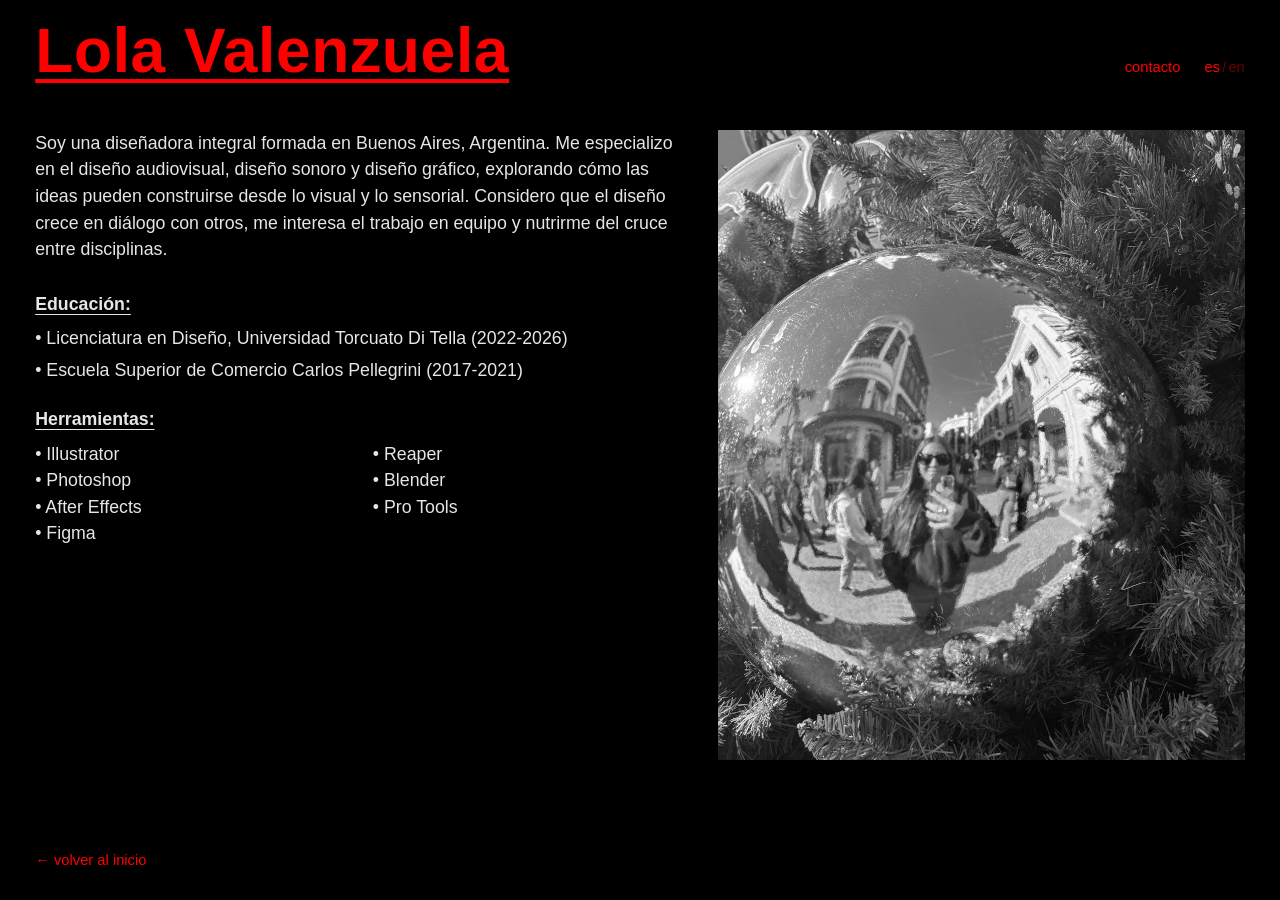
==== about.html @ 9b3c05f5 "Portfolio de Lola Valenzuela: home, about, páginas de proyecto, i18n es/en, panel de contacto y tran" ====
<!DOCTYPE html>
<html lang="es">
<head>
  <meta charset="UTF-8">
  <meta name="viewport" content="width=device-width, initial-scale=1">
  <title>Lola Valenzuela — Sobre mí</title>
  <meta name="description" content="Diseñadora integral formada en Buenos Aires, Argentina. Diseño audiovisual, sonoro y gráfico." data-i18n="meta.about.descripcion">

  <meta property="og:type" content="profile">
  <meta property="og:title" content="Lola Valenzuela — Sobre mí">
  <meta property="og:description" content="Diseñadora integral formada en Buenos Aires, Argentina. Diseño audiovisual, sonoro y gráfico.">
  <meta property="og:image" content="assets/img/about-foto.jpg">
  <meta name="twitter:card" content="summary_large_image">
  <meta name="twitter:title" content="Lola Valenzuela — Sobre mí">
  <meta name="twitter:description" content="Diseñadora integral formada en Buenos Aires, Argentina. Diseño audiovisual, sonoro y gráfico.">

  <link rel="icon" href="favicon.svg" type="image/svg+xml">

  <link rel="stylesheet" href="css/base.css">
  <link rel="stylesheet" href="css/layout.css">
  <link rel="stylesheet" href="css/animaciones.css">

  <script>
    try {
      if (sessionStorage.getItem("flip-pendiente")) {
        document.documentElement.classList.add("js-flip-pendiente");
      }
    } catch (e) {}
  </script>
</head>
<body data-pagina="about" data-titulo-i18n="meta.about.titulo">
  <header class="header">
    <a href="about.html" class="header__nombre" aria-current="page">Lola Valenzuela</a>
    <nav class="header__nav" aria-label="Navegación principal">
      <button type="button" class="header__contacto" data-abrir-contacto data-i18n="nav.contacto">contacto</button>
      <div class="toggle-idioma" role="group" aria-label="Cambiar idioma">
        <button type="button" class="toggle-idioma__opcion" data-idioma-boton="es" aria-current="true">es</button>
        <span class="toggle-idioma__separador" aria-hidden="true">/</span>
        <button type="button" class="toggle-idioma__opcion" data-idioma-boton="en">en</button>
      </div>
    </nav>
  </header>

  <main class="js-fade-idioma">
    <h1 class="solo-lectores" data-i18n="meta.about.titulo">Lola Valenzuela — Sobre mí</h1>
    <article class="about">
      <div class="about__contenido">
        <!-- Columna de texto. El REEMPLAZAR-FOTO va abajo. -->
        <div>
          <p class="about__presentacion" data-i18n="about.presentacion">
            Soy una diseñadora integral formada en Buenos Aires, Argentina. Me especializo en el
            diseño audiovisual, diseño sonoro y diseño gráfico, explorando cómo las ideas pueden
            construirse desde lo visual y lo sensorial. Considero que el diseño crece en diálogo
            con otros, me interesa el trabajo en equipo y nutrirme del cruce entre disciplinas.
          </p>

          <section class="about__seccion">
            <span class="about__seccion-titulo subtitulo-subrayado" data-i18n="about.educacionTitulo">Educación:</span>
            <ul class="about__lista" data-lista="educacion"></ul>
          </section>

          <section class="about__seccion">
            <span class="about__seccion-titulo subtitulo-subrayado" data-i18n="about.herramientasTitulo">Herramientas:</span>
            <ul class="about__lista about__herramientas" data-lista="herramientas"></ul>
          </section>
        </div>

        <!-- REEMPLAZAR: cuando tengas la foto final, pisá
             assets/img/about-foto.jpg (ya está la que mandaste) -->
        <img class="about__foto" data-about-foto src="assets/img/about-foto.jpg" alt="Retrato de Lola Valenzuela">
      </div>

      <a class="about__volver" href="index.html">← <span data-i18n="nav.volver">volver al inicio</span></a>
    </article>
  </main>

  <div class="overlay-contacto" data-overlay-contacto hidden>
    <button type="button" class="overlay-contacto__cerrar" data-cerrar-contacto aria-label="Cerrar" data-i18n-attr="aria-label:nav.cerrar">×</button>
    <div class="overlay-contacto__panel" role="dialog" aria-modal="true" aria-labelledby="contacto-titulo">
      <h2 id="contacto-titulo" class="overlay-contacto__titulo" data-i18n="contacto.titulo">contacto</h2>
      <ul class="overlay-contacto__lista" data-contacto-lista></ul>
    </div>
  </div>

  <script type="module" src="js/main.js"></script>
</body>
</html>
---- css/base.css ----
/* =========================================================
   BASE.CSS — reset, variables globales y tipografía
   ========================================================= */

/* -- Reset mínimo -- */
*,
*::before,
*::after {
  box-sizing: border-box;
  margin: 0;
  padding: 0;
}

html {
  -webkit-text-size-adjust: 100%;
}

img,
video {
  display: block;
  max-width: 100%;
}

a {
  color: inherit;
  text-decoration: none;
}

button {
  font: inherit;
  color: inherit;
  background: none;
  border: none;
  cursor: pointer;
}

ul {
  list-style: none;
}

/* -- Variables globales --
   Para cambiar la paleta o la tipografía de todo el sitio, tocá solo esto. */
:root {
  /* Colores */
  --negro: #000000;
  --rojo: #ff0000;
  --blanco: #ffffff;
  --gris-texto: #e6e6e6;
  --gris-placeholder: #d9d9d9;
  --gris-tenue: #8a8a8a;

  /* Tipografía: fallback a fuentes del sistema. Si sumás una tipografía
     propia, agregá el @font-face al final de este archivo y sumala acá. */
  --fuente: "Helvetica Neue", "Inter", -apple-system, BlinkMacSystemFont,
    "Segoe UI", Roboto, Arial, sans-serif;

  /* Tamaños fluidos: clamp(mínimo, preferido, máximo) */
  /* --tam-nombre: tamaño de "Lola Valenzuela" en el header — es el mismo
     en todas las páginas y en todos los anchos, así que para agrandar o
     achicar el nombre en todo el sitio, tocá solo este clamp. */
  --tam-nombre: clamp(1.9rem, 1.1rem + 3.5vw, 4.25rem);
  --tam-titulo-proyecto: clamp(1.8rem, 1.4rem + 2vw, 3rem);
  --tam-texto: clamp(1rem, 0.95rem + 0.2vw, 1.125rem);
  --tam-texto-chico: clamp(0.85rem, 0.8rem + 0.15vw, 0.95rem);
  --tam-nav: clamp(0.85rem, 0.8rem + 0.15vw, 1rem);

  /* Espaciados */
  --espacio-borde: clamp(1rem, 0.6rem + 2vw, 2.5rem);
  --gap-grilla: clamp(0.5rem, 0.3rem + 1vw, 1.25rem);

  /* Layout */
  --ancho-maximo: 1600px;
  /* Alto aproximado del header en mobile (< 640px), donde queda fijo:
     tiene que cubrir el nombre grande + el padding vertical del header
     en ese rango de anchos. Si movés --tam-nombre o el padding de
     .header, puede que haya que reajustar esto un poco. */
  --alto-header: clamp(4.25rem, 3.5rem + 4vw, 5.5rem);
}

body {
  background: var(--negro);
  color: var(--gris-texto);
  font-family: var(--fuente);
  font-size: var(--tam-texto);
  line-height: 1.5;
  min-height: 100vh;
  overflow-x: hidden;
}

/* -- Utilidades de foco: visibles siempre, en rojo -- */
:focus-visible {
  outline: 2px solid var(--rojo);
  outline-offset: 3px;
}

/* -- Subrayados de sección (Educación:, Herramientas:, etc.) -- */
.subtitulo-subrayado {
  text-decoration: underline;
  text-underline-offset: 4px;
  font-weight: 600;
}

/* -- Clase utilitaria para ocultar visualmente pero mantener accesible -- */
.solo-lectores {
  position: absolute;
  width: 1px;
  height: 1px;
  padding: 0;
  margin: -1px;
  overflow: hidden;
  clip: rect(0, 0, 0, 0);
  white-space: nowrap;
  border: 0;
}

/* -- Tipografía propia (opcional) --
   Si sumás una fuente descargada, ponela en assets/fonts/ y descomentá:

@font-face {
  font-family: "MiFuente";
  src: url("../assets/fonts/MiFuente.woff2") format("woff2");
  font-weight: 400;
  font-style: normal;
  font-display: swap;
}

   Y agregá "MiFuente" al principio de --fuente más arriba.
*/
---- css/layout.css ----
/* =========================================================
   LAYOUT.CSS — header, grilla de home, about, páginas de proyecto
   ========================================================= */

/* -----------------------------------------------------------
   HEADER — igual en todas las páginas
   ----------------------------------------------------------- */
.header {
  display: flex;
  align-items: baseline;
  justify-content: space-between;
  flex-wrap: wrap;
  row-gap: 0.5rem;
  padding: clamp(0.75rem, 0.5rem + 1vw, 1.25rem) var(--espacio-borde);
}

/* El nombre es siempre grande, siempre en el mismo lugar: mismo tamaño y
   misma posición en home, about y páginas de proyecto (no crece ni se
   achica al navegar). El contraste de escala contra "contacto" y "es/en"
   es intencional. Para ajustar el tamaño, tocá --tam-nombre en base.css;
   para el grosor/distancia del subrayado, tocá text-decoration-thickness
   y text-underline-offset acá abajo. */
.header__nombre {
  font-size: var(--tam-nombre);
  color: var(--rojo);
  font-weight: 600;
  letter-spacing: 0.01em;
  line-height: 1;
  white-space: nowrap;
  text-decoration-line: underline;
  text-decoration-color: transparent;
  text-decoration-thickness: clamp(2px, 0.06em, 4px);
  text-underline-offset: 0.12em;
  transition: text-decoration-color var(--dur-rapida) ease;
  view-transition-name: nombre;
}

/* Hover tenue en home/proyecto: anticipa el subrayado sin gritar. */
@media (hover: hover) and (pointer: fine) {
  .header__nombre:hover {
    text-decoration-color: rgba(255, 0, 0, 0.4);
  }
}

/* Estado activo: subrayado firme solo en la propia página about. */
.header__nombre[aria-current="page"] {
  text-decoration-color: var(--rojo);
}

.header__nav {
  display: flex;
  align-items: center;
  gap: clamp(1rem, 0.7rem + 1vw, 2rem);
  font-size: var(--tam-nav);
}

.header__contacto {
  color: var(--rojo);
}

/* Toggle de idioma: es / en, el activo más opaco */
.toggle-idioma {
  display: inline-flex;
  align-items: center;
  gap: 0.15em;
  color: var(--rojo);
}

.toggle-idioma__opcion {
  opacity: 0.4;
  transition: opacity var(--dur-rapida, 200ms) ease;
}

.toggle-idioma__opcion[aria-current="true"] {
  opacity: 1;
}

.toggle-idioma__separador {
  opacity: 0.4;
}

/* En mobile, el header queda fijo arriba con fondo sólido */
@media (max-width: 639px) {
  .header {
    position: fixed;
    top: 0;
    left: 0;
    right: 0;
    z-index: 100;
    background: var(--negro);
  }

  /* Compensa el alto del header fijo para que el contenido no quede tapado */
  main {
    padding-top: var(--alto-header);
  }
}

/* -----------------------------------------------------------
   GRILLA DE PROYECTOS — home
   ----------------------------------------------------------- */
/*
  Nota técnica sobre el ritmo irregular de la grilla:
  Se probó primero con CSS Grid puro (grid-row/grid-column explícitos).
  El problema: CSS Grid iguala el alto de fila entre columnas, así que un
  bloque bajo (aspect-ratio panorámico) en la misma fila que un bloque alto
  (aspect-ratio vertical) quedaba con un hueco negro debajo — no es masonry
  real. La solución sin JS es Flexbox: la grilla exterior es "flex-wrap"
  (encolumna de a 3, 2 o 1 según el ancho disponible, sin media queries) y
  cada ".grilla-proyectos__columna" es un flex column independiente que
  apila sus 2 bloques con su propia altura (por aspect-ratio), sin compartir
  fila con las otras columnas. Así se logra el desfasaje entre columnas de
  la referencia en cualquier ancho, de forma completamente fluida.
*/
.grilla-proyectos {
  display: flex;
  flex-wrap: wrap;
  gap: var(--gap-grilla);
  padding: 0 var(--espacio-borde) clamp(2rem, 1rem + 3vw, 4rem);
  max-width: var(--ancho-maximo);
  margin: 0 auto;
}

.grilla-proyectos__columna {
  display: flex;
  flex-direction: column;
  flex: 1 1 clamp(16rem, 40vw, 24rem);
  gap: var(--gap-grilla);
  min-width: 0;
}

.bloque-proyecto {
  position: relative;
  display: block;
  overflow: hidden;
  background: var(--gris-placeholder);
  width: 100%;
}

.bloque-proyecto__imagen {
  width: 100%;
  height: 100%;
  object-fit: cover;
}

/* Proporciones de cada bloque (ver captura de referencia).
   Para cambiar el "ritmo" de la grilla, ajustá estos aspect-ratio. */
.bloque-proyecto[data-bloque="1"] { aspect-ratio: 3 / 2; }
.bloque-proyecto[data-bloque="2"] { aspect-ratio: 1 / 1; }
.bloque-proyecto[data-bloque="3"] { aspect-ratio: 4 / 5; }
.bloque-proyecto[data-bloque="4"] { aspect-ratio: 5 / 4; }
.bloque-proyecto[data-bloque="5"] { aspect-ratio: 8 / 5; }
.bloque-proyecto[data-bloque="6"] { aspect-ratio: 3 / 4; }

.bloque-proyecto__titulo {
  position: absolute;
  left: clamp(0.75rem, 0.5rem + 1vw, 1.25rem);
  bottom: clamp(0.75rem, 0.5rem + 1vw, 1.25rem);
  color: var(--rojo);
  font-size: var(--tam-nav);
  font-weight: 500;
}

/* Desktop: un poco más de aire arriba, como en la referencia */
@media (min-width: 1024px) {
  .grilla-proyectos {
    padding-top: clamp(1rem, 0.5rem + 2vw, 2.5rem);
  }
}

/* -----------------------------------------------------------
   PANEL DE CONTACTO
   ----------------------------------------------------------- */
.overlay-contacto {
  position: fixed;
  inset: 0;
  z-index: 200;
  display: flex;
  align-items: center;
  justify-content: center;
  background: rgba(0, 0, 0, 0.92);
  padding: var(--espacio-borde);
}

.overlay-contacto[hidden] {
  display: none;
}

.overlay-contacto__panel {
  position: relative;
  width: min(32rem, 100%);
  text-align: left;
}

/* Fija (position: fixed, no absolute) a la esquina superior derecha de la
   PANTALLA, no del bloque de texto — así no queda pegada al panel cuando
   éste es angosto y está centrado. */
.overlay-contacto__cerrar {
  position: fixed;
  top: clamp(1rem, 0.75rem + 1vw, 2rem);
  right: clamp(1rem, 0.75rem + 1vw, 2rem);
  color: var(--rojo);
  font-size: 1.5rem;
  line-height: 1;
  padding: 0.5rem;
}

.overlay-contacto__titulo {
  color: var(--rojo);
  font-size: clamp(1.5rem, 1.2rem + 1.5vw, 2.25rem);
  margin-bottom: 1.75rem;
  text-decoration: underline;
  text-underline-offset: 4px;
}

/* Etiqueta y dato en la misma línea, en dos columnas prolijas.
   .overlay-contacto__item es "display: contents" para que su <span> y su
   <a> pasen a ser ítems directos de esta grilla de 2 columnas. */
.overlay-contacto__lista {
  display: grid;
  grid-template-columns: max-content 1fr;
  column-gap: clamp(1rem, 0.75rem + 1vw, 2rem);
  row-gap: 0.9rem;
  align-items: baseline;
  font-size: clamp(1.05rem, 0.95rem + 0.4vw, 1.25rem);
}

.overlay-contacto__item {
  display: contents;
}

.overlay-contacto__etiqueta {
  color: var(--blanco);
  font-weight: 600;
}

.overlay-contacto__dato {
  display: inline-block;
  color: var(--blanco);
  font-weight: 400;
  transition: color var(--dur-rapida) ease;
}

.overlay-contacto__dato:hover,
.overlay-contacto__dato:focus-visible {
  color: var(--rojo);
}

/* -----------------------------------------------------------
   PÁGINA ABOUT — vista fija sin scroll (con excepción por altura/mobile)
   -----------------------------------------------------------
   El esqueleto es flex en columna, de arriba a abajo: <body> → header +
   main; main → .about; .about → .about__contenido (texto + foto) +
   .about__volver. Cada nivel usa flex:1 + min-height:0, así el bloque de
   contenido ocupa el espacio disponible entre el header y el link de
   volver, sin necesidad de calcular alturas a mano.

   Para SUBIR o BAJAR el bloque de contenido (más o menos aire debajo del
   header), tocá el "gap" / padding-top de .about más abajo. Para el punto
   de corte a partir del cual se permite scroll, tocá el media query
   "(min-width: 768px) and (min-height: 700px)" al final de este bloque. */
body[data-pagina="about"] {
  display: flex;
  flex-direction: column;
  min-height: 100svh;
}

body[data-pagina="about"] main {
  flex: 1;
  display: flex;
  flex-direction: column;
  min-height: 0;
}

.about {
  flex: 1;
  min-height: 0;
  display: flex;
  flex-direction: column;
  padding: clamp(1rem, 0.5rem + 1.5vw, 1.75rem) var(--espacio-borde) clamp(1.25rem, 1rem + 1vw, 2rem);
  max-width: var(--ancho-maximo);
  width: 100%;
  margin: 0 auto;
}

.about__contenido {
  flex: 1;
  min-height: 0;
  display: grid;
  grid-template-columns: 1fr;
  gap: clamp(1.5rem, 1rem + 2vw, 2.5rem);
}

.about__volver {
  display: inline-block;
  align-self: flex-start;
  flex: 0 0 auto;
  margin-top: clamp(1rem, 0.75rem + 1vw, 1.75rem);
  color: var(--rojo);
  font-size: var(--tam-nav);
}

.about__volver:hover,
.about__volver:focus-visible {
  text-decoration: underline;
}

.about__foto {
  width: 100%;
  aspect-ratio: 3 / 4;
  object-fit: cover;
  background: var(--gris-placeholder);
  order: -1;
}

.about__presentacion {
  max-width: 42rem;
  margin-bottom: clamp(1rem, 0.6rem + 1.5vw, 1.75rem);
}

.about__seccion {
  margin-bottom: clamp(0.85rem, 0.6rem + 1vw, 1.5rem);
}

.about__seccion-titulo {
  display: block;
  margin-bottom: 0.5rem;
}

.about__lista {
  display: flex;
  flex-direction: column;
  gap: 0.3rem;
}

.about__lista li::before {
  content: "• ";
}

/* Herramientas en 2 columnas (no flex: "columns" no funciona sobre un
   contenedor flex, por eso se pisa el display heredado de .about__lista). */
.about__herramientas {
  display: block;
  columns: 2;
  column-gap: 2rem;
}

.about__herramientas li {
  break-inside: avoid;
}

.about__herramientas li::before {
  content: "• ";
}

/* A partir de acá, "cabe todo en una pantalla": 2 columnas, sin scroll.
   Por debajo de este ancho o alto, se cae al layout de 1 columna de
   arriba (mobile-first) y se permite scroll normal — nunca se corta
   contenido. */
@media (min-width: 768px) and (min-height: 700px) {
  body[data-pagina="about"] {
    overflow: hidden;
  }

  .about__contenido {
    grid-template-columns: 1.1fr 0.9fr;
    align-items: stretch;
  }

  .about__foto {
    order: 0;
    aspect-ratio: unset;
    height: 100%;
    max-height: 70svh;
  }
}

/* -----------------------------------------------------------
   PÁGINAS DE PROYECTO
   ----------------------------------------------------------- */
.proyecto {
  max-width: var(--ancho-maximo);
  margin: 0 auto;
  padding: clamp(1.5rem, 1rem + 2vw, 3rem) var(--espacio-borde) clamp(2rem, 1rem + 3vw, 4rem);
}

.proyecto__imagen-principal {
  width: 100%;
  max-height: 85vh;
  object-fit: cover;
  background: var(--gris-placeholder);
  margin-bottom: clamp(1.5rem, 1rem + 2vw, 2.5rem);
}

.proyecto__video-wrapper {
  position: relative;
  width: 100%;
  aspect-ratio: 16 / 9;
  background: var(--gris-placeholder);
  margin-bottom: clamp(1.5rem, 1rem + 2vw, 2.5rem);
}

.proyecto__video-wrapper iframe {
  position: absolute;
  inset: 0;
  width: 100%;
  height: 100%;
  border: 0;
}

.proyecto__titulo {
  color: var(--rojo);
  font-size: var(--tam-titulo-proyecto);
  font-weight: 600;
  margin-bottom: clamp(1rem, 0.7rem + 1vw, 1.75rem);
}

.proyecto__ficha {
  display: grid;
  grid-template-columns: repeat(2, minmax(0, 1fr));
  gap: 1rem 2rem;
  font-size: var(--tam-texto-chico);
  margin-bottom: clamp(1.5rem, 1rem + 2vw, 2.5rem);
  padding-bottom: clamp(1.5rem, 1rem + 2vw, 2.5rem);
  border-bottom: 1px solid rgba(255, 255, 255, 0.15);
}

.proyecto__ficha dt {
  color: var(--gris-tenue);
  margin-bottom: 0.25rem;
}

.proyecto__ficha dd {
  color: var(--blanco);
}

.proyecto__descripcion {
  max-width: 42rem;
  margin-bottom: clamp(2rem, 1.5rem + 2vw, 3.5rem);
}

.proyecto__galeria {
  display: grid;
  grid-template-columns: 1fr;
  gap: var(--gap-grilla);
  margin-bottom: clamp(2rem, 1.5rem + 2vw, 3.5rem);
}

.proyecto__galeria img {
  width: 100%;
  aspect-ratio: 4 / 3;
  object-fit: cover;
  background: var(--gris-placeholder);
}

@media (min-width: 640px) {
  .proyecto__ficha {
    grid-template-columns: repeat(4, minmax(0, 1fr));
  }

  .proyecto__galeria {
    grid-template-columns: repeat(2, 1fr);
  }
}

.proyecto__navegacion {
  display: flex;
  align-items: center;
  justify-content: space-between;
  gap: 1rem;
  padding-top: clamp(1.5rem, 1rem + 2vw, 2.5rem);
  border-top: 1px solid rgba(255, 255, 255, 0.15);
  font-size: var(--tam-nav);
}

.proyecto__navegacion a {
  color: var(--rojo);
}

.proyecto__navegacion a:hover,
.proyecto__navegacion a:focus-visible {
  text-decoration: underline;
}

.proyecto__volver {
  text-align: center;
  padding-top: 1rem;
}

.proyecto__volver a {
  color: var(--gris-texto);
}

.proyecto__volver a:hover,
.proyecto__volver a:focus-visible {
  color: var(--rojo);
}

/* -----------------------------------------------------------
   PIE — común a páginas de proyecto y about
   ----------------------------------------------------------- */
.footer {
  padding: 1.5rem var(--espacio-borde) 2.5rem;
  max-width: var(--ancho-maximo);
  margin: 0 auto;
  font-size: var(--tam-texto-chico);
  color: var(--gris-tenue);
}
---- css/animaciones.css ----
/* =========================================================
   ANIMACIONES.CSS — micro-interacciones de la home y transiciones
   =========================================================

   CÓMO CALIBRAR LA INTENSIDAD:
   - Las duraciones y curvas están centralizadas en las variables de acá
     abajo. Si querés que el hover sea más o menos notorio, tocá
     --escala-hover-bloque y --escala-hover-imagen (más cerca de 1 = más sutil).
   - --dur-rapida / --dur-media / --dur-lenta controlan la velocidad de
     cada tipo de animación.
   - --ease-suave es la curva usada en todos lados para que se sienta
     consistente; cambiarla afecta a todo el sitio de una.
   ========================================================= */

/* Habilita View Transitions entre documentos (navegación completa entre
   páginas). Los navegadores que no lo soportan ignoran esta regla sin
   errores y la navegación sigue funcionando normal — ver transiciones.js
   para el fallback con Web Animations API. */
@view-transition {
  navigation: auto;
}

:root {
  --dur-rapida: 200ms;
  --dur-media: 450ms;
  --dur-lenta: 600ms;
  /* Cross-fade del contenido entre páginas (View Transitions nativas). */
  --dur-crossfade: 400ms;
  --ease-suave: cubic-bezier(0.22, 1, 0.36, 1);

  /* Intensidad del hover en la grilla de home */
  --escala-hover-bloque: 1.015;
  --escala-hover-imagen: 1.04;
  --desplazamiento-hover: 3px;
  --opacidad-atenuada: 0.6;

  /* Stagger de entrada */
  --paso-stagger: 60ms;
}

/* -----------------------------------------------------------
   HOVER EN BLOQUES DE LA GRILLA (solo dispositivos con hover real)
   ----------------------------------------------------------- */
@media (hover: hover) and (pointer: fine) {
  .bloque-proyecto {
    transition: transform var(--dur-media) var(--ease-suave),
      opacity var(--dur-media) var(--ease-suave);
  }

  .bloque-proyecto__imagen {
    transition: transform var(--dur-media) var(--ease-suave);
  }

  .bloque-proyecto__titulo {
    opacity: 0;
    transform: translateY(6px);
    transition: opacity var(--dur-media) var(--ease-suave),
      transform var(--dur-media) var(--ease-suave);
  }

  .grilla-proyectos:has(.bloque-proyecto:hover) .bloque-proyecto {
    opacity: var(--opacidad-atenuada);
  }

  .bloque-proyecto:hover {
    transform: translateY(calc(var(--desplazamiento-hover) * -1))
      scale(var(--escala-hover-bloque));
    opacity: 1;
  }

  .bloque-proyecto:hover .bloque-proyecto__imagen {
    transform: scale(var(--escala-hover-imagen));
  }

  .bloque-proyecto:hover .bloque-proyecto__titulo {
    opacity: 1;
    transform: translateY(0);
  }

  .bloque-proyecto:focus-visible .bloque-proyecto__titulo {
    opacity: 1;
    transform: translateY(0);
  }
}

/* En touch: sin hover, respuesta mínima con :active */
@media (hover: none), (pointer: coarse) {
  .bloque-proyecto {
    transition: opacity var(--dur-rapida) ease;
  }

  .bloque-proyecto:active {
    opacity: 0.85;
  }

  .bloque-proyecto__titulo {
    opacity: 1;
  }
}

/* -----------------------------------------------------------
   FADE-IN ESCALONADO AL ENTRAR A LA HOME (una sola vez)
   ----------------------------------------------------------- */
@keyframes aparecer {
  from {
    opacity: 0;
    transform: translateY(10px);
  }
  to {
    opacity: 1;
    transform: translateY(0);
  }
}

.grilla-proyectos.js-lista-para-animar .bloque-proyecto {
  animation: aparecer var(--dur-lenta) var(--ease-suave) both;
}

.grilla-proyectos.js-lista-para-animar .bloque-proyecto:nth-child(1) { animation-delay: calc(var(--paso-stagger) * 0); }
.grilla-proyectos.js-lista-para-animar .bloque-proyecto:nth-child(2) { animation-delay: calc(var(--paso-stagger) * 1); }
.grilla-proyectos.js-lista-para-animar .bloque-proyecto:nth-child(3) { animation-delay: calc(var(--paso-stagger) * 2); }
.grilla-proyectos.js-lista-para-animar .bloque-proyecto:nth-child(4) { animation-delay: calc(var(--paso-stagger) * 3); }
.grilla-proyectos.js-lista-para-animar .bloque-proyecto:nth-child(5) { animation-delay: calc(var(--paso-stagger) * 4); }
.grilla-proyectos.js-lista-para-animar .bloque-proyecto:nth-child(6) { animation-delay: calc(var(--paso-stagger) * 5); }

/* -----------------------------------------------------------
   OVERLAY DE CONTACTO
   ----------------------------------------------------------- */
.overlay-contacto {
  opacity: 0;
  transition: opacity var(--dur-media) var(--ease-suave);
}

.overlay-contacto.js-visible {
  opacity: 1;
}

.overlay-contacto__panel {
  transform: translateY(8px);
  transition: transform var(--dur-media) var(--ease-suave);
}

.overlay-contacto.js-visible .overlay-contacto__panel {
  transform: translateY(0);
}

/* -----------------------------------------------------------
   FADE AL CAMBIAR DE IDIOMA
   ----------------------------------------------------------- */
.js-fade-idioma {
  transition: opacity calc(var(--dur-rapida) * 0.8) ease;
}

.js-fade-idioma.js-idioma-cambiando {
  opacity: 0;
}

/* -----------------------------------------------------------
   VIEW TRANSITIONS API — el nombre no se mueve entre páginas (mismo
   tamaño, misma posición siempre), así que no tiene que animarse: se le
   saca la animación por defecto (que si no, haría un crossfade fantasma
   sobre sí mismo) para que quede fijo y sin parpadeo mientras el resto
   del contenido (root) sí hace cross-fade.
   ----------------------------------------------------------- */
::view-transition-old(nombre),
::view-transition-new(nombre) {
  animation: none;
}

::view-transition-old(root),
::view-transition-new(root) {
  animation-duration: var(--dur-crossfade);
  animation-timing-function: var(--ease-suave);
}

/* -----------------------------------------------------------
   ANTI-FLASH del fallback FLIP: un script inline y bloqueante en el
   <head> de cada página agrega esta clase a <html> ANTES del primer
   pintado si detecta una transición pendiente en sessionStorage, para
   que <main> no aparezca de golpe antes de que transiciones.js pueda
   animarlo. transiciones.js la saca apenas corre.
   ----------------------------------------------------------- */
.js-flip-pendiente main {
  opacity: 0;
}

/* -----------------------------------------------------------
   FALLBACK FLIP (transiciones.js anima con Web Animations API
   cuando el navegador no soporta View Transitions)
   ----------------------------------------------------------- */
.js-flip-saliendo {
  animation: flip-fade-salida var(--dur-media) var(--ease-suave) both;
}

.js-flip-entrando {
  animation: flip-fade-entrada var(--dur-media) var(--ease-suave) both;
}

@keyframes flip-fade-salida {
  to { opacity: 0; }
}

@keyframes flip-fade-entrada {
  from { opacity: 0; }
}

/* -----------------------------------------------------------
   PREFERENCIA DE MOVIMIENTO REDUCIDO
   Si está activa, todo pasa a fade simple sin transformaciones.
   Como todas las duraciones y escalas del archivo salen de variables,
   alcanza con redefinirlas acá abajo (sin !important: al estar declaradas
   después, ganan por orden de cascada) para que cualquier transición o
   animación existente se vuelva un fade casi instantáneo y sin movimiento. */
@media (prefers-reduced-motion: reduce) {
  :root {
    --dur-rapida: 1ms;
    --dur-media: 1ms;
    --dur-lenta: 1ms;
    --dur-crossfade: 1ms;
    --escala-hover-bloque: 1;
    --escala-hover-imagen: 1;
    --desplazamiento-hover: 0px;
  }

  html {
    scroll-behavior: auto;
  }
}
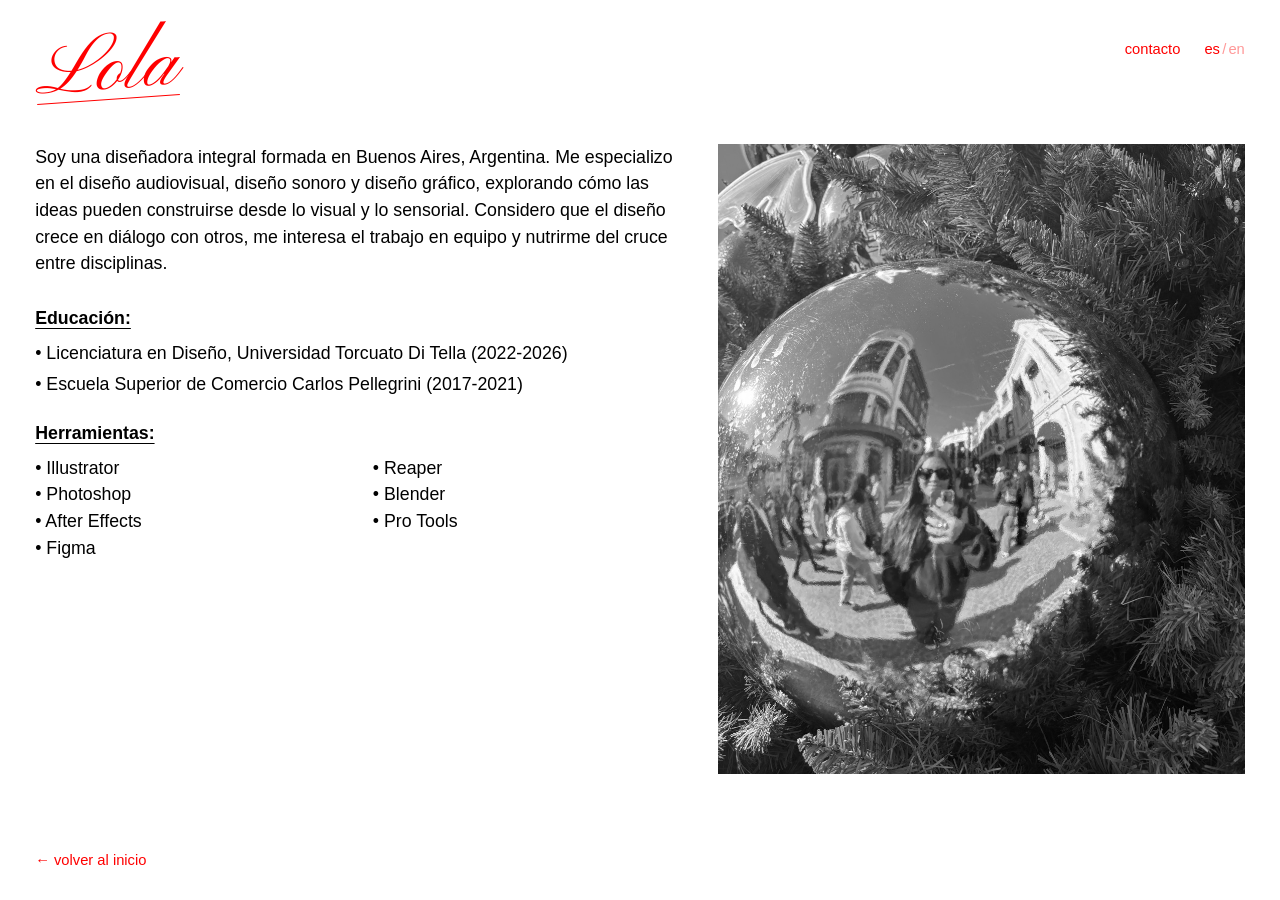
==== commit e422d901: "Caché: versiona el CSS y el JS para que los cambios se vean al publicar GitHub Pages sirve el CSS y " ====
--- a/about.html
+++ b/about.html
@@ -16,9 +16,13 @@
 
   <link rel="icon" href="favicon.svg" type="image/svg+xml">
 
-  <link rel="stylesheet" href="css/base.css">
-  <link rel="stylesheet" href="css/layout.css">
-  <link rel="stylesheet" href="css/animaciones.css">
+  <!-- Tipografía del logo: se pide antes que el CSS para que "Lola" no
+       aparezca un instante en otra letra. Ver base.css. -->
+  <link rel="preload" href="assets/fonts/pinyon-script-latin.woff2" as="font" type="font/woff2" crossorigin>
+
+  <link rel="stylesheet" href="css/base.css?v=20260928">
+  <link rel="stylesheet" href="css/layout.css?v=20260928">
+  <link rel="stylesheet" href="css/animaciones.css?v=20260928">
 
   <script>
     try {
@@ -30,7 +34,10 @@
 </head>
 <body data-pagina="about" data-titulo-i18n="meta.about.titulo">
   <header class="header">
-    <a href="about.html" class="header__nombre" aria-current="page">Lola Valenzuela</a>
+    <a href="about.html" class="header__nombre" aria-label="Lola Valenzuela" data-i18n-attr="aria-label:marca.nombreCompleto" aria-current="page">
+      <span class="header__logo" aria-hidden="true" data-i18n="marca.logo">Lola</span>
+      <span class="solo-lectores" data-i18n="marca.nombreCompleto">Lola Valenzuela</span>
+    </a>
     <nav class="header__nav" aria-label="Navegación principal">
       <button type="button" class="header__contacto" data-abrir-contacto data-i18n="nav.contacto">contacto</button>
       <div class="toggle-idioma" role="group" aria-label="Cambiar idioma">
@@ -82,6 +89,6 @@
     </div>
   </div>
 
-  <script type="module" src="js/main.js"></script>
+  <script type="module" src="js/main.js?v=20260928"></script>
 </body>
 </html>
--- a/css/base.css
+++ b/css/base.css
@@ -1,6 +1,22 @@
 /* =========================================================
    BASE.CSS — reset, variables globales y tipografía
    ========================================================= */
+
+/* -- LUGAR PARA ALTESSE STD (Adobe Fonts) --
+   El logo "Lola" hoy usa un reemplazo (Pinyon Script, ver abajo de todo).
+   Para pasar a Altesse Std, la tipografía original:
+
+   1. En fonts.adobe.com, creá un "proyecto web" con Altesse Std Regular y
+      agregá lolavalenzuela.github.io en los dominios permitidos.
+   2. Adobe te da un ID de 7 caracteres (algo como "abc1def"). Reemplazá
+      ID-DEL-PROYECTO por ese ID en la línea de abajo.
+   3. Borrá las dos barras-asterisco que la envuelven, para activarla.
+
+   Tiene que quedar acá, en la primera línea con código del archivo: el
+   navegador ignora un @import que aparezca después de cualquier regla.
+   No hay que tocar nada más: --fuente-logo ya pide "altesse-std" primero. */
+
+/* @import url("https://use.typekit.net/ID-DEL-PROYECTO.css"); */
 
 /* -- Reset mínimo -- */
 *,
@@ -41,24 +57,75 @@
 /* -- Variables globales --
    Para cambiar la paleta o la tipografía de todo el sitio, tocá solo esto. */
 :root {
-  /* Colores */
+  /* -- COLORES --
+     Dos niveles, para que un cambio de tema se haga desde UN solo lugar:
+
+     1) PALETA: los valores crudos. No se usan directo en el resto del CSS.
+     2) ROLES: qué color cumple cada función (fondo, texto, acento...).
+        Todo el sitio usa solo estos. Para pasar de fondo blanco a negro,
+        por ejemplo, alcanza con invertir --color-fondo y --color-texto (y
+        los tres velos de abajo, que son el fondo con transparencia). */
+
+  /* Paleta */
+  --blanco: #ffffff;
   --negro: #000000;
   --rojo: #ff0000;
-  --blanco: #ffffff;
-  --gris-texto: #e6e6e6;
-  --gris-placeholder: #d9d9d9;
-  --gris-tenue: #8a8a8a;
+  --gris-oscuro: #666666;
+  --gris-claro: #d9d9d9;
+
+  /* Roles */
+  --color-fondo: var(--blanco);
+  --color-texto: var(--negro);
+  /* Texto secundario (etiquetas de la ficha, pie). #666 sobre blanco da
+     5,7:1 de contraste: se lee bien. No aclararlo más de #767676, que es
+     el mínimo legible para texto chico. */
+  --color-texto-tenue: var(--gris-oscuro);
+  --color-acento: var(--rojo);
+  /* El mismo rojo con transparencia: subrayado insinuado del logo. */
+  --color-acento-suave: rgba(255, 0, 0, 0.4);
+  /* Filetes que separan secciones en las páginas de proyecto. */
+  --color-linea: rgba(0, 0, 0, 0.15);
+  /* Caja gris que se ve mientras carga una imagen o un video. */
+  --color-placeholder: var(--gris-claro);
+  /* Fondo del panel de contacto. Es blanco pleno a propósito: con algo de
+     transparencia, sobre fondo blanco la página de atrás se transparenta
+     como un fantasma gris (logo, fotos, renglones) y se lee como mancha.
+     El panel igual aparece con un fundido, así que no entra de golpe. */
+  --color-velo: var(--blanco);
+  /* Fondo del botón de sonido que va encima del video. */
+  --color-control: rgba(255, 255, 255, 0.8);
+  --color-control-hover: rgba(255, 255, 255, 0.95);
+
+  /* Le avisa al navegador que el sitio es claro: barras de scroll, campos
+     y controles nativos se dibujan en su versión clara. */
+  color-scheme: light;
 
   /* Tipografía: fallback a fuentes del sistema. Si sumás una tipografía
      propia, agregá el @font-face al final de este archivo y sumala acá. */
   --fuente: "Helvetica Neue", "Inter", -apple-system, BlinkMacSystemFont,
     "Segoe UI", Roboto, Arial, sans-serif;
 
+  /* Tipografía del logo "Lola". La buscada es Altesse Std (Adobe Fonts).
+     Mientras no esté cargada, se usa Pinyon Script, la cursiva libre más
+     parecida (ver el @font-face al final de este archivo). El orden de la
+     lista hace el trabajo solo: el día que se cargue el kit de Adobe, el
+     navegador encuentra "altesse-std" primero y la usa, sin tocar nada más. */
+  --fuente-logo: "altesse-std", "Pinyon Script", cursive;
+
   /* Tamaños fluidos: clamp(mínimo, preferido, máximo) */
-  /* --tam-nombre: tamaño de "Lola Valenzuela" en el header — es el mismo
-     en todas las páginas y en todos los anchos, así que para agrandar o
-     achicar el nombre en todo el sitio, tocá solo este clamp. */
-  --tam-nombre: clamp(1.9rem, 1.1rem + 3.5vw, 4.25rem);
+  /* --tam-logo: tamaño del logo "Lola" en el header de las páginas de
+     proyecto y del about. En la home es mucho más grande: se pisa en
+     layout.css (busca "LOGO GRANDE DE LA HOME").
+     Está calibrado para que el header mida casi lo mismo que medía con
+     "Lola Valenzuela", así la primera pantalla de los proyectos no pierde
+     alto de imagen. */
+  --tam-logo: clamp(3rem, 2.1rem + 3.8vw, 5.5rem);
+
+  /* Cuánto alto ocupa el logo en el layout, en múltiplos de su tamaño.
+     No es 1 porque una cursiva caligráfica no llena su caja: la tinta de
+     "Lola" mide 0,79 veces el tamaño de letra, más lo que suma la
+     inclinación. 0,93 cubre todo eso sin cortar el bucle de la L. */
+  --alto-logo: 0.93;
   --tam-titulo-proyecto: clamp(1.8rem, 1.4rem + 2vw, 3rem);
   --tam-texto: clamp(1rem, 0.95rem + 0.2vw, 1.125rem);
   --tam-texto-chico: clamp(0.85rem, 0.8rem + 0.15vw, 0.95rem);
@@ -70,16 +137,55 @@
 
   /* Layout */
   --ancho-maximo: 1600px;
-  /* Alto aproximado del header en mobile (< 640px), donde queda fijo:
-     tiene que cubrir el nombre grande + el padding vertical del header
-     en ese rango de anchos. Si movés --tam-nombre o el padding de
-     .header, puede que haya que reajustar esto un poco. */
-  --alto-header: clamp(4.25rem, 3.5rem + 4vw, 5.5rem);
+
+  /* Padding vertical del header y alto resultante. El alto NO es un número
+     suelto: se deduce del alto que ocupa el logo (--tam-logo por
+     --alto-logo) más su padding arriba y abajo, así que si movés
+     --tam-logo o --padding-header, se reajusta solo. Lo usan el header fijo de mobile y
+     el cálculo de la primera pantalla de las páginas de proyecto. */
+  --padding-header: clamp(0.75rem, 0.5rem + 1vw, 1.25rem);
+  --alto-header: calc(var(--tam-logo) * var(--alto-logo) + var(--padding-header) * 2);
+
+  /* -- Primera pantalla de las páginas de proyecto --
+     El bloque de media (video o imagen) toma el alto que sobra de la
+     ventana una vez descontado todo lo que tiene que entrar con él:
+     el header, el aire de arriba, el espacio hasta el título, el propio
+     título y un asomo de la metadata que viene abajo.
+
+     LA PERILLA es --asomo-metadata: cuánto se deja ver de lo que sigue
+     después del título. Subirla achica el media y muestra más metadata;
+     bajarla agranda el media. Rango cómodo: 2rem (apenas se insinúa) a
+     6rem (se lee la primera fila entera). En 0 el título queda justo
+     contra el borde y no se intuye que la página sigue.
+
+     --alto-minimo-hero evita que el media quede como una franja
+     aplastada en ventanas muy bajas: si la cuenta da menos, gana el
+     mínimo y el título pasa abajo del corte (es preferible a un video
+     de 100px). */
+  --padding-superior-proyecto: clamp(1rem, 0.6rem + 1.2vw, 1.75rem);
+  --gap-hero-titulo: clamp(1rem, 0.7rem + 1vw, 1.5rem);
+  --margen-titulo-proyecto: clamp(1rem, 0.7rem + 1vw, 1.75rem);
+  --asomo-metadata: clamp(2.5rem, 2rem + 1.5vw, 4rem);
+  --alto-minimo-hero: 18rem;
+
+  /* Alto reservado para el título: su tamaño por el interlineado del
+     cuerpo (1.5). Se calcula, no se escribe a mano, para que siga a
+     --tam-titulo-proyecto si lo cambiás. */
+  --alto-titulo-proyecto: calc(var(--tam-titulo-proyecto) * 1.5);
+
+  /* Todo lo que NO es el media dentro de la primera pantalla. Se define
+     una sola vez para no repetir la cuenta en las dos declaraciones de
+     alto (la de vh y la de dvh) de .proyecto__hero. */
+  --descuento-hero: calc(
+    var(--alto-header) + var(--padding-superior-proyecto) +
+    var(--gap-hero-titulo) + var(--alto-titulo-proyecto) +
+    var(--margen-titulo-proyecto) + var(--asomo-metadata)
+  );
 }
 
 body {
-  background: var(--negro);
-  color: var(--gris-texto);
+  background: var(--color-fondo);
+  color: var(--color-texto);
   font-family: var(--fuente);
   font-size: var(--tam-texto);
   line-height: 1.5;
@@ -89,8 +195,15 @@
 
 /* -- Utilidades de foco: visibles siempre, en rojo -- */
 :focus-visible {
-  outline: 2px solid var(--rojo);
+  outline: 2px solid var(--color-acento);
   outline-offset: 3px;
+}
+
+/* -- Texto seleccionado: el rojo del sitio, con el texto en el color del
+   fondo, en vez del azul del sistema. -- */
+::selection {
+  background: var(--color-acento);
+  color: var(--color-fondo);
 }
 
 /* -- Subrayados de sección (Educación:, Herramientas:, etc.) -- */
@@ -113,16 +226,24 @@
   border: 0;
 }
 
-/* -- Tipografía propia (opcional) --
-   Si sumás una fuente descargada, ponela en assets/fonts/ y descomentá:
-
+/* -- TIPOGRAFÍA DEL LOGO --
+
+   HOY: Pinyon Script (licencia libre SIL OFL, el texto de la licencia está
+   en assets/fonts/). Es un REEMPLAZO de Altesse Std, no la original: la
+   cursiva gratuita más parecida. El archivo está recortado a los
+   caracteres latinos (pesa 35 KB) y se precarga desde el <head> de cada
+   página, para que el logo no aparezca un instante en otra letra.
+
+   "font-display: block" hace que, si tarda, el logo espere invisible una
+   fracción de segundo en vez de mostrarse primero en una letra cualquiera
+   y después saltar.
+
+   PARA PONER ALTESSE STD (la original): ver el primer bloque de este
+   archivo, arriba de todo. */
 @font-face {
-  font-family: "MiFuente";
-  src: url("../assets/fonts/MiFuente.woff2") format("woff2");
+  font-family: "Pinyon Script";
+  src: url("../assets/fonts/pinyon-script-latin.woff2") format("woff2");
   font-weight: 400;
   font-style: normal;
-  font-display: swap;
-}
-
-   Y agregá "MiFuente" al principio de --fuente más arriba.
-*/
+  font-display: block;
+}
--- a/css/layout.css
+++ b/css/layout.css
@@ -5,57 +5,91 @@
 /* -----------------------------------------------------------
    HEADER — igual en todas las páginas
    ----------------------------------------------------------- */
+/* El logo y la navegación se alinean ARRIBA (no por la línea de base):
+   el logo es una cursiva alta, y alineada por abajo la navegación quedaría
+   colgando al pie. Así "contacto" y "es/en" quedan a la altura de la parte
+   alta del logo, como en la referencia. */
 .header {
   display: flex;
-  align-items: baseline;
+  align-items: flex-start;
   justify-content: space-between;
   flex-wrap: wrap;
   row-gap: 0.5rem;
-  padding: clamp(0.75rem, 0.5rem + 1vw, 1.25rem) var(--espacio-borde);
-}
-
-/* El nombre es siempre grande, siempre en el mismo lugar: mismo tamaño y
-   misma posición en home, about y páginas de proyecto (no crece ni se
-   achica al navegar). El contraste de escala contra "contacto" y "es/en"
-   es intencional. Para ajustar el tamaño, tocá --tam-nombre en base.css;
-   para el grosor/distancia del subrayado, tocá text-decoration-thickness
-   y text-underline-offset acá abajo. */
+  padding: var(--padding-header) var(--espacio-borde);
+}
+
+/* -- LOGO "Lola" --
+   El link (.header__nombre) lleva adentro dos textos:
+   - .header__logo: lo que se VE, "Lola", en la cursiva del logo.
+   - .solo-lectores: lo que LEEN los lectores de pantalla y los buscadores,
+     el nombre completo "Lola Valenzuela".
+   Los dos salen de contenido.json (marca.logo y marca.nombreCompleto).
+
+   TAMAÑO: --tam-logo en base.css (páginas internas) y en el bloque "LOGO
+   GRANDE DE LA HOME" más abajo. INCLINACIÓN: --giro-logo, acá abajo. */
 .header__nombre {
-  font-size: var(--tam-nombre);
-  color: var(--rojo);
-  font-weight: 600;
-  letter-spacing: 0.01em;
+  --giro-logo: -4deg;
+  display: block;
+  color: var(--color-acento);
+  view-transition-name: nombre;
+}
+
+.header__logo {
+  display: block;
+  font-family: var(--fuente-logo);
+  font-size: var(--tam-logo);
+  font-weight: 400;
   line-height: 1;
   white-space: nowrap;
+  /* Caja a la medida de la tinta: la cursiva asoma un poco por arriba de
+     su renglón y deja aire de sobra abajo. Estos dos márgenes corren la
+     caja para que ocupe exactamente el alto de --alto-logo (base.css), y
+     el margen derecho le deja lugar al trazo final de la "a", que se pasa
+     de su ancho. Con esto la inclinación no corta el bucle de la L. */
+  margin-top: 0.11em;
+  margin-bottom: calc((var(--alto-logo) - 1.11) * 1em);
+  margin-right: 0.08em;
+  /* Se rota el logo y no el header: la navegación y la grilla no se
+     mueven. El centro de giro es el centro del logo. */
+  transform: rotate(var(--giro-logo));
+  /* Subrayado preparado pero invisible: se ve insinuado al pasar el mouse
+     y firme en la propia página about (ver abajo). Va en el logo y no en
+     el link porque el subrayado no atraviesa elementos en bloque.
+     "skip-ink: none" hace que la línea sea continua y no se corte cada vez
+     que pasa por debajo del lazo de la L. */
   text-decoration-line: underline;
   text-decoration-color: transparent;
-  text-decoration-thickness: clamp(2px, 0.06em, 4px);
+  text-decoration-thickness: 0.018em;
+  text-decoration-skip-ink: none;
   text-underline-offset: 0.12em;
   transition: text-decoration-color var(--dur-rapida) ease;
-  view-transition-name: nombre;
 }
 
 /* Hover tenue en home/proyecto: anticipa el subrayado sin gritar. */
 @media (hover: hover) and (pointer: fine) {
-  .header__nombre:hover {
-    text-decoration-color: rgba(255, 0, 0, 0.4);
+  .header__nombre:hover .header__logo {
+    text-decoration-color: var(--color-acento-suave);
   }
 }
 
 /* Estado activo: subrayado firme solo en la propia página about. */
-.header__nombre[aria-current="page"] {
-  text-decoration-color: var(--rojo);
-}
-
+.header__nombre[aria-current="page"] .header__logo {
+  text-decoration-color: var(--color-acento);
+}
+
+/* La navegación baja lo justo para quedar a la altura de la parte alta del
+   logo y no pegada al borde de la pantalla. Sale del tamaño del logo, así
+   acompaña cuando cambia (home grande, páginas internas más chico). */
 .header__nav {
   display: flex;
   align-items: center;
   gap: clamp(1rem, 0.7rem + 1vw, 2rem);
   font-size: var(--tam-nav);
+  margin-top: calc(var(--tam-logo) * 0.22);
 }
 
 .header__contacto {
-  color: var(--rojo);
+  color: var(--color-acento);
 }
 
 /* Toggle de idioma: es / en, el activo más opaco */
@@ -63,7 +97,7 @@
   display: inline-flex;
   align-items: center;
   gap: 0.15em;
-  color: var(--rojo);
+  color: var(--color-acento);
 }
 
 .toggle-idioma__opcion {
@@ -87,7 +121,7 @@
     left: 0;
     right: 0;
     z-index: 100;
-    background: var(--negro);
+    background: var(--color-fondo);
   }
 
   /* Compensa el alto del header fijo para que el contenido no quede tapado */
@@ -97,75 +131,245 @@
 }
 
 /* -----------------------------------------------------------
+   HOME — medidas propias
+   -----------------------------------------------------------
+   Todas las perillas de espacio de la home están juntas acá y solo valen
+   en la home. Están en vw (porcentaje del ancho de la pantalla) con topes
+   de clamp(), así se mantienen proporcionales en cualquier pantalla. */
+body[data-pagina="home"] {
+  /* LOGO GRANDE DE LA HOME. A 1440px da 183px de letra: "Lola" ocupa unos
+     330px de ancho, la misma proporción que en la referencia. */
+  --tam-logo: clamp(3.75rem, 12.7vw, 12.5rem);
+
+  /* Margen a los costados. El logo, la navegación y la grilla cuelgan del
+     mismo margen, así quedan alineados entre sí. 3,5vw = 50px a 1440px. */
+  --margen-home: clamp(1rem, 3.5vw, 4rem);
+
+  /* Separación horizontal entre columnas. 2vw = 29px a 1440px. */
+  --gap-home: clamp(0.75rem, 2vw, 2rem);
+
+  /* Separación vertical entre un proyecto y el de abajo: desde el pie de
+     una portada hasta el título de la siguiente. Es más grande que el
+     espacio entre un título y su propia portada, para que cada título se
+     lea pegado a su imagen y no a la de arriba. */
+  --espacio-filas-home: clamp(1.75rem, 3.2vw, 3.25rem);
+
+  /* Espacio entre el título y su portada: poco, para que se lea como la
+     etiqueta de esa imagen. */
+  --espacio-titulo-portada: clamp(0.3rem, 0.5vw, 0.6rem);
+
+  /* Aire arriba del logo y entre el logo y la grilla. */
+  --padding-header: clamp(0.75rem, 2vw, 2rem);
+  --espacio-logo-grilla: clamp(1rem, 2.5vw, 2.5rem);
+
+  /* Tamaño del nombre del proyecto en los títulos. */
+  --tam-titulo-portada: clamp(1rem, 0.4rem + 1.5vw, 1.75rem);
+
+  /* Se vuelve a calcular acá a propósito: una variable que usa otras se
+     resuelve donde se declara. Si no se repite, la home seguiría usando el
+     alto del header de las páginas internas y, en mobile, el header fijo
+     taparía el principio de la grilla. */
+  --alto-header: calc(var(--tam-logo) * var(--alto-logo) + var(--padding-header) * 2);
+}
+
+/* El header usa el mismo margen que la grilla, así el logo queda alineado
+   con su borde izquierdo y "contacto / es/en" con el derecho. En pantallas
+   más anchas que --ancho-maximo la grilla deja de crecer y se centra: el
+   max() suma la mitad de ese sobrante para que el header la acompañe. */
+body[data-pagina="home"] .header {
+  padding-inline: max(
+    var(--margen-home),
+    calc((100% - var(--ancho-maximo)) / 2 + var(--margen-home))
+  );
+}
+
+/* -----------------------------------------------------------
    GRILLA DE PROYECTOS — home
-   ----------------------------------------------------------- */
-/*
-  Nota técnica sobre el ritmo irregular de la grilla:
-  Se probó primero con CSS Grid puro (grid-row/grid-column explícitos).
-  El problema: CSS Grid iguala el alto de fila entre columnas, así que un
-  bloque bajo (aspect-ratio panorámico) en la misma fila que un bloque alto
-  (aspect-ratio vertical) quedaba con un hueco negro debajo — no es masonry
-  real. La solución sin JS es Flexbox: la grilla exterior es "flex-wrap"
-  (encolumna de a 3, 2 o 1 según el ancho disponible, sin media queries) y
-  cada ".grilla-proyectos__columna" es un flex column independiente que
-  apila sus 2 bloques con su propia altura (por aspect-ratio), sin compartir
-  fila con las otras columnas. Así se logra el desfasaje entre columnas de
-  la referencia en cualquier ancho, de forma completamente fluida.
-*/
+   -----------------------------------------------------------
+   Cada proyecto es un bloque con su título arriba y su portada abajo. Hay
+   DOS tipos de portada, todas del mismo ancho:
+     - corta: un poco más ancha que alta
+     - alta:  un poco más alta que ancha
+
+   EL ORDEN lo decide "numero" en contenido.json, y en el HTML los bloques
+   quedan en ese orden: 01, 02, 03... Eso importa porque es el orden en que
+   se recorren con el teclado y en que los lee un lector de pantalla, y
+   tiene que coincidir con la numeración que se ve.
+
+   DÓNDE CAE CADA UNO lo resuelve este CSS con una grilla (grid): por
+   posición, no por proyecto, así que si reordenás en el JSON el patrón de
+   cajas se mantiene.
+     - desde 900px, 3 columnas:   01 corta · 02 alta  · 03 corta
+                                  04 alta  · 05 corta · 06 alta
+     - de 640 a 899px, 2 columnas: 01 corta · 02 corta
+                                   03 alta  · 04 corta
+                                   05 corta · 06 alta
+     - menos de 640px, 1 columna, alternando corta y alta.
+
+   CÓMO CIERRA EL RECTÁNGULO: la grilla tiene filas de dos medidas, el alto
+   de un bloque corto y "lo que le falta a un bloque corto para ser alto".
+   Un bloque alto ocupa dos filas; uno corto, una. Como cada columna suma
+   lo mismo, todas terminan a la misma altura. Esos altos se calculan acá
+   abajo a partir del ancho de la columna, así que escalan solos con la
+   pantalla: no hay ninguna altura fija en píxeles. */
+body[data-pagina="home"] {
+  /* Proporción ancho / alto de cada tipo de caja. Subir el número de la
+     corta la hace más apaisada; bajar el de la alta la hace más vertical. */
+  --proporcion-caja-corta: 1.2;
+  --proporcion-caja-alta: 0.88;
+  /* Alto reservado para cada título. Es fijo (sale del tamaño de letra)
+     para que todos los bloques midan lo mismo y el cálculo de las filas
+     sea exacto. */
+  --alto-titulo-portada: calc(var(--tam-titulo-portada) * 1.3);
+}
+
+/* El <main> de la home es el punto de referencia para medir el ancho
+   disponible (las unidades "cqw" de más abajo son porcentajes de su
+   ancho). */
+body[data-pagina="home"] main {
+  container-type: inline-size;
+}
+
+/* MOBILE PRIMERO: una columna, los seis en orden. Acá cada portada toma su
+   alto de la proporción de su caja. */
 .grilla-proyectos {
   display: flex;
-  flex-wrap: wrap;
-  gap: var(--gap-grilla);
-  padding: 0 var(--espacio-borde) clamp(2rem, 1rem + 3vw, 4rem);
+  flex-direction: column;
+  gap: var(--espacio-filas-home);
   max-width: var(--ancho-maximo);
   margin: 0 auto;
-}
-
-.grilla-proyectos__columna {
+  padding: var(--espacio-logo-grilla) var(--margen-home) clamp(2.5rem, 1rem + 5vw, 6rem);
+}
+
+/* El bloque entero (título + portada) es un solo link. */
+.bloque-proyecto {
   display: flex;
   flex-direction: column;
-  flex: 1 1 clamp(16rem, 40vw, 24rem);
-  gap: var(--gap-grilla);
+  gap: var(--espacio-titulo-portada);
   min-width: 0;
-}
-
-.bloque-proyecto {
+  color: var(--color-texto);
+}
+
+.grilla-proyectos .bloque-proyecto:nth-child(odd) .bloque-proyecto__caja {
+  aspect-ratio: var(--proporcion-caja-corta);
+}
+
+.grilla-proyectos .bloque-proyecto:nth-child(even) .bloque-proyecto__caja {
+  aspect-ratio: var(--proporcion-caja-alta);
+}
+
+/* TABLET Y DESKTOP: grilla con filas calculadas. Acá la portada ya no usa
+   su proporción: ocupa exactamente el alto de las filas que le tocan, que
+   ya están calculadas con esa misma proporción. Así los pies de las
+   columnas coinciden al píxel. */
+@media (min-width: 640px) {
+  .grilla-proyectos {
+    --columnas-home: 2;
+    /* Ancho de una columna: el ancho disponible, menos los márgenes y los
+       espacios entre columnas, dividido por la cantidad de columnas. */
+    --ancho-columna: calc(
+      (min(100cqw, var(--ancho-maximo)) - var(--margen-home) * 2 -
+        var(--gap-home) * (var(--columnas-home) - 1)) / var(--columnas-home)
+    );
+    --alto-bloque-corto: calc(
+      var(--alto-titulo-portada) + var(--espacio-titulo-portada) +
+        var(--ancho-columna) / var(--proporcion-caja-corta)
+    );
+    --alto-bloque-alto: calc(
+      var(--alto-titulo-portada) + var(--espacio-titulo-portada) +
+        var(--ancho-columna) / var(--proporcion-caja-alta)
+    );
+    /* Lo que le falta a un bloque corto para llegar a alto. */
+    --fila-intermedia: calc(
+      var(--alto-bloque-alto) - var(--alto-bloque-corto) - var(--espacio-filas-home)
+    );
+
+    display: grid;
+    grid-template-columns: repeat(var(--columnas-home), minmax(0, 1fr));
+    column-gap: var(--gap-home);
+    row-gap: var(--espacio-filas-home);
+    grid-template-rows:
+      var(--alto-bloque-corto) var(--alto-bloque-corto)
+      var(--fila-intermedia) var(--alto-bloque-corto);
+  }
+
+  .grilla-proyectos .bloque-proyecto .bloque-proyecto__caja {
+    aspect-ratio: auto;
+    flex: 1 1 0;
+    min-height: 0;
+  }
+
+  /* Dos columnas: 01 · 02 / 03 · 04 / 05 · 06 */
+  .grilla-proyectos .bloque-proyecto:nth-child(1) { grid-column: 1; grid-row: 1; }
+  .grilla-proyectos .bloque-proyecto:nth-child(2) { grid-column: 2; grid-row: 1; }
+  .grilla-proyectos .bloque-proyecto:nth-child(3) { grid-column: 1; grid-row: 2 / span 2; }
+  .grilla-proyectos .bloque-proyecto:nth-child(4) { grid-column: 2; grid-row: 2; }
+  .grilla-proyectos .bloque-proyecto:nth-child(5) { grid-column: 1; grid-row: 4; }
+  .grilla-proyectos .bloque-proyecto:nth-child(6) { grid-column: 2; grid-row: 3 / span 2; }
+}
+
+@media (min-width: 900px) {
+  .grilla-proyectos {
+    --columnas-home: 3;
+    grid-template-rows:
+      var(--alto-bloque-corto) var(--fila-intermedia) var(--alto-bloque-corto);
+  }
+
+  /* Tres columnas: 01 · 02 · 03 / 04 · 05 · 06 */
+  .grilla-proyectos .bloque-proyecto:nth-child(1) { grid-column: 1; grid-row: 1; }
+  .grilla-proyectos .bloque-proyecto:nth-child(2) { grid-column: 2; grid-row: 1 / span 2; }
+  .grilla-proyectos .bloque-proyecto:nth-child(3) { grid-column: 3; grid-row: 1; }
+  .grilla-proyectos .bloque-proyecto:nth-child(4) { grid-column: 1; grid-row: 2 / span 2; }
+  .grilla-proyectos .bloque-proyecto:nth-child(5) { grid-column: 2; grid-row: 3; }
+  .grilla-proyectos .bloque-proyecto:nth-child(6) { grid-column: 3; grid-row: 2 / span 2; }
+}
+
+/* -- Título: "(01) Moluscos" --
+   Número y nombre sobre la misma línea de base. Nunca parte en dos
+   renglones: si partiera, esa columna quedaría más alta que las otras y el
+   rectángulo no cerraría. El tamaño está calibrado para que el título más
+   largo ("(04) Profundidad Metálica") entre en la columna más angosta. */
+.bloque-proyecto__titulo {
+  display: flex;
+  align-items: baseline;
+  gap: 0.3em;
+  height: var(--alto-titulo-portada);
+  font-size: var(--tam-titulo-portada);
+  line-height: 1.15;
+  white-space: nowrap;
+}
+
+/* El número, en la misma cursiva del logo. Es PROVISORIO igual que el
+   logo: hoy se ve en Pinyon Script, y el día que se cargue Altesse Std
+   (ver arriba de todo en base.css) cambia solo, porque usa la misma
+   variable --fuente-logo. Va un poco más grande que el nombre porque una
+   cursiva caligráfica dibuja más chico que una sans al mismo tamaño. */
+.bloque-proyecto__numero {
+  font-family: var(--fuente-logo);
+  font-size: 1.3em;
+  font-weight: 400;
+  line-height: 1;
+}
+
+/* El nombre, en la sans del sitio y fino. */
+.bloque-proyecto__nombre {
+  font-weight: 300;
+}
+
+/* La caja de la portada: tiene la proporción, el recorte y el gris que se
+   ve mientras carga la imagen. */
+.bloque-proyecto__caja {
   position: relative;
   display: block;
   overflow: hidden;
-  background: var(--gris-placeholder);
-  width: 100%;
+  background: var(--color-placeholder);
 }
 
 .bloque-proyecto__imagen {
+  display: block;
   width: 100%;
   height: 100%;
   object-fit: cover;
-}
-
-/* Proporciones de cada bloque (ver captura de referencia).
-   Para cambiar el "ritmo" de la grilla, ajustá estos aspect-ratio. */
-.bloque-proyecto[data-bloque="1"] { aspect-ratio: 3 / 2; }
-.bloque-proyecto[data-bloque="2"] { aspect-ratio: 1 / 1; }
-.bloque-proyecto[data-bloque="3"] { aspect-ratio: 4 / 5; }
-.bloque-proyecto[data-bloque="4"] { aspect-ratio: 5 / 4; }
-.bloque-proyecto[data-bloque="5"] { aspect-ratio: 8 / 5; }
-.bloque-proyecto[data-bloque="6"] { aspect-ratio: 3 / 4; }
-
-.bloque-proyecto__titulo {
-  position: absolute;
-  left: clamp(0.75rem, 0.5rem + 1vw, 1.25rem);
-  bottom: clamp(0.75rem, 0.5rem + 1vw, 1.25rem);
-  color: var(--rojo);
-  font-size: var(--tam-nav);
-  font-weight: 500;
-}
-
-/* Desktop: un poco más de aire arriba, como en la referencia */
-@media (min-width: 1024px) {
-  .grilla-proyectos {
-    padding-top: clamp(1rem, 0.5rem + 2vw, 2.5rem);
-  }
 }
 
 /* -----------------------------------------------------------
@@ -178,7 +382,7 @@
   display: flex;
   align-items: center;
   justify-content: center;
-  background: rgba(0, 0, 0, 0.92);
+  background: var(--color-velo);
   padding: var(--espacio-borde);
 }
 
@@ -199,14 +403,14 @@
   position: fixed;
   top: clamp(1rem, 0.75rem + 1vw, 2rem);
   right: clamp(1rem, 0.75rem + 1vw, 2rem);
-  color: var(--rojo);
+  color: var(--color-acento);
   font-size: 1.5rem;
   line-height: 1;
   padding: 0.5rem;
 }
 
 .overlay-contacto__titulo {
-  color: var(--rojo);
+  color: var(--color-acento);
   font-size: clamp(1.5rem, 1.2rem + 1.5vw, 2.25rem);
   margin-bottom: 1.75rem;
   text-decoration: underline;
@@ -230,20 +434,20 @@
 }
 
 .overlay-contacto__etiqueta {
-  color: var(--blanco);
+  color: var(--color-texto);
   font-weight: 600;
 }
 
 .overlay-contacto__dato {
   display: inline-block;
-  color: var(--blanco);
+  color: var(--color-texto);
   font-weight: 400;
   transition: color var(--dur-rapida) ease;
 }
 
 .overlay-contacto__dato:hover,
 .overlay-contacto__dato:focus-visible {
-  color: var(--rojo);
+  color: var(--color-acento);
 }
 
 /* -----------------------------------------------------------
@@ -296,7 +500,7 @@
   align-self: flex-start;
   flex: 0 0 auto;
   margin-top: clamp(1rem, 0.75rem + 1vw, 1.75rem);
-  color: var(--rojo);
+  color: var(--color-acento);
   font-size: var(--tam-nav);
 }
 
@@ -309,7 +513,7 @@
   width: 100%;
   aspect-ratio: 3 / 4;
   object-fit: cover;
-  background: var(--gris-placeholder);
+  background: var(--color-placeholder);
   order: -1;
 }
 
@@ -381,22 +585,166 @@
 .proyecto {
   max-width: var(--ancho-maximo);
   margin: 0 auto;
-  padding: clamp(1.5rem, 1rem + 2vw, 3rem) var(--espacio-borde) clamp(2rem, 1rem + 3vw, 4rem);
-}
-
-.proyecto__imagen-principal {
+  padding: var(--padding-superior-proyecto) var(--espacio-borde) clamp(2rem, 1rem + 3vw, 4rem);
+}
+
+/* Primera pantalla: el media cede el alto necesario para que entren con
+   él el header, el título del proyecto y un asomo de la metadata.
+   El descuento sale de --descuento-hero (base.css), que suma todo lo que
+   no es el media; ahí está también --asomo-metadata, la perilla para
+   calibrar cuánto se ve de lo que sigue.
+   La primera declaración con vh es el fallback para navegadores viejos;
+   la segunda, con dvh, es la que vale en los que lo soportan (en mobile
+   evita que las barras del navegador rompan el cálculo). */
+.proyecto__hero {
+  position: relative;   /* ancla el botón de sonido del video de portada */
+  overflow: hidden;
+  margin-bottom: var(--gap-hero-titulo);
+  height: calc(100vh - var(--descuento-hero));
+  height: calc(100dvh - var(--descuento-hero));
+  min-height: var(--alto-minimo-hero);
+}
+
+/* MOBILE (< 640px): acá no se fuerza que el título entre en la primera
+   pantalla. A ese ancho, descontar el título dejaría el media convertido
+   en una franja, así que se prioriza que el video/la foto se vean bien y
+   el título queda apenas abajo del corte. Se descuenta solo el header, el
+   aire de arriba y un respiro, sin reservar el título. */
+@media (max-width: 639px) {
+  .proyecto__hero {
+    height: calc(100vh - var(--alto-header) - var(--padding-superior-proyecto) - var(--asomo-metadata));
+    height: calc(100dvh - var(--alto-header) - var(--padding-superior-proyecto) - var(--asomo-metadata));
+  }
+}
+
+/* Llena el recuadro sin deformarse, sea cual sea la proporción original
+   de la imagen: recorta con cover en vez de hacer saltar el layout. */
+.proyecto__imagen-principal,
+.proyecto__video-portada {
   width: 100%;
-  max-height: 85vh;
+  height: 100%;
   object-fit: cover;
-  background: var(--gris-placeholder);
-  margin-bottom: clamp(1.5rem, 1rem + 2vw, 2.5rem);
+  object-position: center;
+  background: var(--color-placeholder);
+}
+
+/* -----------------------------------------------------------
+   PORTADA CON VARIAS FOTOS
+   -----------------------------------------------------------
+   Lo enciende main.js cuando el proyecto trae "portadas" en el JSON.
+   Sirve para mostrar dos (o mas) versiones del mismo mockup y que se
+   puedan comparar: por eso todas miden EXACTAMENTE lo mismo y quedan
+   alineadas. Cada una entra entera, sin recortarse ni deformarse; lo que
+   sobra alrededor es el color de fondo del sitio, que se lee como aire.
+
+   Armado: desde 900px van una al lado de la otra, que es donde quedan mas
+   grandes; por debajo se apilan, porque lado a lado quedarian diminutas.
+   Ese cruce esta medido: a 1024px lado a lado da 476px de ancho por foto
+   contra 332px apiladas, y a 768px se da vuelta (353px contra 524px).
+
+   El tope de ancho es lo que mantiene el titulo en la primera pantalla:
+   entre todas las fotos no pueden pasarse del alto disponible, asi que
+   cada una se topea a lo que ese alto permite. El factor es ancho/alto de
+   la foto, que main.js escribe desde el JSON. */
+.proyecto__hero--portadas {
+  height: auto;
+  min-height: 0;
+  display: grid;
+  grid-template-columns: 1fr;
+  gap: var(--gap-grilla);
+  justify-items: center;
+  align-items: center;
+}
+
+.proyecto__portada {
+  display: block;
+  width: 100%;
+  height: auto;
+  aspect-ratio: var(--proporcion-portada, 3 / 2);
+  object-fit: contain;
+  background: var(--color-fondo);
+  /* Apiladas: el alto disponible se reparte entre las dos. */
+  max-width: calc(
+    (100vh - var(--descuento-hero) - var(--gap-grilla)) / 2 *
+      var(--factor-portada, 1.5)
+  );
+  max-width: calc(
+    (100dvh - var(--descuento-hero) - var(--gap-grilla)) / 2 *
+      var(--factor-portada, 1.5)
+  );
+}
+
+@media (min-width: 900px) {
+  .proyecto__hero--portadas {
+    grid-template-columns: repeat(2, minmax(0, 1fr));
+  }
+
+  /* Lado a lado cada una tiene su propia columna, asi que puede usar todo
+     el alto disponible en vez de la mitad. */
+  .proyecto__portada {
+    max-width: calc((100vh - var(--descuento-hero)) * var(--factor-portada, 1.5));
+    max-width: calc((100dvh - var(--descuento-hero)) * var(--factor-portada, 1.5));
+  }
+}
+
+/* Video que entra COMPLETO en vez de recortarse (object-fit: contain, lo
+   pide "ajuste": "contain" en el JSON). Se usa cuando la proporción del
+   video no se parece a la del recuadro y recortarlo se comería contenido:
+   entonces el video entra entero y las franjas que sobran se rellenan con
+   el color de fondo del sitio, como barras. */
+.proyecto__video-portada--completo {
+  background: var(--color-fondo);
+}
+
+/* Control de sonido del video de portada. Va sobre el video, en la
+   esquina inferior derecha del hero. El video arranca muteado porque los
+   navegadores bloquean el autoplay con audio; este botón (y un click en
+   cualquier parte del video) lo activa. */
+.proyecto__sonido {
+  position: absolute;
+  right: clamp(0.75rem, 0.5rem + 1vw, 1.5rem);
+  bottom: clamp(0.75rem, 0.5rem + 1vw, 1.5rem);
+  z-index: 2;
+  display: flex;
+  align-items: center;
+  justify-content: center;
+  width: 2.75rem;
+  height: 2.75rem;
+  color: var(--color-acento);
+  background: var(--color-control);
+  transition: background var(--dur-rapida) ease, opacity var(--dur-rapida) ease;
+}
+
+.proyecto__sonido[hidden] {
+  display: none;
+}
+
+.proyecto__sonido svg {
+  width: 1.25rem;
+  height: 1.25rem;
+  display: block;
+  fill: currentColor;
+}
+
+@media (hover: hover) and (pointer: fine) {
+  .proyecto__sonido:hover {
+    background: var(--color-control-hover);
+  }
+}
+
+/* El video entero es clickeable para activar o silenciar el audio. */
+/* El cursor de mano solo cuando hay algo que clickear: el video con
+   control de sonido. Si el proyecto no tiene audio (ver "audio" en el
+   JSON) no se monta el botón, y entonces el bloque no es interactivo. */
+.proyecto__hero:has(.proyecto__sonido) {
+  cursor: pointer;
 }
 
 .proyecto__video-wrapper {
   position: relative;
   width: 100%;
   aspect-ratio: 16 / 9;
-  background: var(--gris-placeholder);
+  background: var(--color-placeholder);
   margin-bottom: clamp(1.5rem, 1rem + 2vw, 2.5rem);
 }
 
@@ -409,34 +757,167 @@
 }
 
 .proyecto__titulo {
-  color: var(--rojo);
+  color: var(--color-acento);
   font-size: var(--tam-titulo-proyecto);
   font-weight: 600;
-  margin-bottom: clamp(1rem, 0.7rem + 1vw, 1.75rem);
-}
-
+  /* Mismo valor que entra en --descuento-hero: si se cambia acá, hay que
+     cambiarlo allá, así que sale de la misma variable. */
+  margin-bottom: var(--margen-titulo-proyecto);
+}
+
+/* Ficha del proyecto: Año / Tipo / Herramientas.
+   Mobile-first: una columna, los tres datos apilados. A partir de 640px
+   pasa a 2 y a 3 columnas (ver media queries más abajo). Cada dato es un
+   .proyecto__ficha-item (etiqueta arriba, valor abajo). */
 .proyecto__ficha {
   display: grid;
-  grid-template-columns: repeat(2, minmax(0, 1fr));
-  gap: 1rem 2rem;
+  grid-template-columns: 1fr;
+  gap: clamp(1rem, 0.8rem + 0.8vw, 1.5rem) var(--gap-grilla);
   font-size: var(--tam-texto-chico);
-  margin-bottom: clamp(1.5rem, 1rem + 2vw, 2.5rem);
-  padding-bottom: clamp(1.5rem, 1rem + 2vw, 2.5rem);
-  border-bottom: 1px solid rgba(255, 255, 255, 0.15);
+  margin-bottom: clamp(1.25rem, 0.9rem + 1.5vw, 2rem);
+  padding-bottom: clamp(1.25rem, 0.9rem + 1.5vw, 2rem);
+  border-bottom: 1px solid var(--color-linea);
 }
 
 .proyecto__ficha dt {
-  color: var(--gris-tenue);
+  color: var(--color-texto-tenue);
   margin-bottom: 0.25rem;
 }
 
 .proyecto__ficha dd {
-  color: var(--blanco);
-}
-
+  color: var(--color-texto);
+  /* Herramientas puede traer varios items separados por "·": que corten
+     prolijo en varias líneas en vez de desbordar la columna. */
+  overflow-wrap: break-word;
+}
+
+/* Medida de línea del texto descriptivo. Está en "ch" (ancho de carácter)
+   y no en rem, porque lo que importa para la lectura es cuántos caracteres
+   entran por línea, no cuántos píxeles mide el bloque: así se mantiene en
+   el rango cómodo (45-75 caracteres) aunque cambie el tamaño de la
+   tipografía. Subir este número alarga la línea; bajarlo la angosta. */
 .proyecto__descripcion {
-  max-width: 42rem;
+  max-width: 60ch;
   margin-bottom: clamp(2rem, 1.5rem + 2vw, 3.5rem);
+}
+
+/* Galería: una sola clase para las seis páginas de proyecto.
+   Mobile-first una columna; desde 640px, dos columnas de igual ancho (ver
+   media query más abajo). La cantidad de imágenes no está fijada en el CSS:
+   salen del array "galeria" de data/contenido.json y CSS Grid las acomoda
+   solas en filas sucesivas, así que sumar una tercera o cuarta no requiere
+   tocar nada acá. El gap es el mismo que usa la grilla de la home, y el
+   ancho total coincide con el de la imagen principal porque ambas cuelgan
+   del padding lateral de .proyecto. */
+/* -----------------------------------------------------------
+   MEDIA DE LA SECCIÓN DE ABAJO — filas de 1, 2 o 3 piezas
+   -----------------------------------------------------------
+   Cada fila reparte su ancho en tantas columnas como piezas tenga (el JS
+   escribe --columnas desde el JSON). Cada pieza conserva su proporción
+   real vía --proporcion, así nada se recorta ni se estira, y el espacio
+   queda reservado antes de que cargue. Las piezas se centran verticalmente
+   dentro de la fila: cuando conviven proporciones distintas, quedan
+   equilibradas en lugar de colgar del borde de arriba. */
+.proyecto__media {
+  display: flex;
+  flex-direction: column;
+  gap: var(--gap-grilla);
+  margin-bottom: clamp(2rem, 1.5rem + 2vw, 3.5rem);
+}
+
+.proyecto__media[hidden] {
+  display: none;
+}
+
+.proyecto__media-fila {
+  display: grid;
+  grid-template-columns: 1fr;
+  gap: var(--gap-grilla);
+  align-items: center;
+}
+
+.proyecto__media-pieza {
+  margin: 0;
+  aspect-ratio: var(--proporcion);
+  background: var(--color-placeholder);
+  overflow: hidden;
+}
+
+/* Una pieza vertical a media columna se vuelve larguísima: se le pone un
+   tope de ancho y se centra en su celda. El número es el ancho máximo que
+   puede ocupar; subilo o bajalo si querés verlas más grandes o más chicas. */
+.proyecto__media-pieza--vertical {
+  max-width: min(100%, 22rem);
+  margin-inline: auto;
+}
+
+/* Pieza que entra completa dentro de su caja (lo pide "ajuste": "contain"
+   en la fila del JSON). Lo que sobra se rellena con el fondo del sitio en lugar del gris
+   de placeholder, así dos piezas de proporciones distintas pueden ocupar
+   cajas idénticas sin que se les recorte nada. */
+.proyecto__media-pieza--completa {
+  background: var(--color-fondo);
+}
+
+.proyecto__media-imagen,
+.proyecto__media-video {
+  display: block;
+  width: 100%;
+  height: 100%;
+  object-fit: cover;
+}
+
+/* Desde 640px cada fila usa sus columnas reales. Por debajo, todo en una
+   sola columna y en el mismo orden. */
+@media (min-width: 640px) {
+  .proyecto__media-fila {
+    grid-template-columns: repeat(var(--columnas, 1), 1fr);
+  }
+}
+
+/* -----------------------------------------------------------
+   ENLACE EXTERNO del proyecto (sitio publicado)
+   -----------------------------------------------------------
+   Va al final de la página, después de toda la media, y la cierra. Es un
+   botón de verdad: recuadro rojo, padding generoso, centrado y con aire
+   arriba y abajo. Al pasar por encima se invierte: relleno rojo con el texto
+   en el color de fondo (blanco). Es la inversión completa y no una
+   atenuación, porque es un llamado a la acción, no un bloque de la grilla.
+   Aparece solo en los proyectos que tengan "enlace" en el JSON; el resto
+   lo dejan oculto. */
+.proyecto__enlace-externo {
+  margin: clamp(2.5rem, 1.8rem + 3vw, 5rem) 0;
+  text-align: center;
+}
+
+.proyecto__enlace-externo[hidden] {
+  display: none;
+}
+
+.proyecto__enlace-externo a {
+  display: inline-block;
+  padding: clamp(0.9rem, 0.7rem + 0.8vw, 1.35rem)
+    clamp(1.75rem, 1.1rem + 2.6vw, 3.5rem);
+  border: 2px solid var(--color-acento);
+  color: var(--color-acento);
+  font-size: clamp(1rem, 0.9rem + 0.45vw, 1.25rem);
+  letter-spacing: 0.02em;
+  transition: background-color var(--dur-rapida) ease,
+    color var(--dur-rapida) ease;
+}
+
+@media (hover: hover) and (pointer: fine) {
+  .proyecto__enlace-externo a:hover {
+    background: var(--color-acento);
+    color: var(--color-fondo);
+  }
+}
+
+/* Con teclado se ve lo mismo que con el mouse, más el contorno de foco
+   que ya pone :focus-visible en base.css. */
+.proyecto__enlace-externo a:focus-visible {
+  background: var(--color-acento);
+  color: var(--color-fondo);
 }
 
 .proyecto__galeria {
@@ -446,20 +927,97 @@
   margin-bottom: clamp(2rem, 1.5rem + 2vw, 3.5rem);
 }
 
+/* Proyecto sin fotos: main.js le pone "hidden" y acá se apaga de verdad.
+   Hace falta porque el "display: grid" de arriba le gana al display:none
+   que el atributo trae por defecto, y si no el bloque seguiría aportando
+   su margen inferior aunque estuviera vacío. */
+.proyecto__galeria[hidden] {
+  display: none;
+}
+
+/* aspect-ratio fijo + cover: todos los bloques miden igual y quedan
+   alineados arriba y abajo, sin importar la proporción original de la
+   imagen que cargues después. La proporción sale de "galeriaProporcion"
+   en contenido.json (main.js la escribe acá como variable); si el
+   proyecto no la define, se usa 4/3. Cuando la proporción coincide con
+   la de las fotos, "cover" no recorta nada. */
+/* Cuando la foto viene en varios formatos, el elemento de la grilla pasa a
+   ser el <picture> que envuelve al <img>. Se lo hace block para que ocupe
+   la celda igual que ocupaba el <img> suelto: el tamaño lo sigue mandando
+   la regla de abajo. */
+.proyecto__galeria picture {
+  display: block;
+}
+
 .proyecto__galeria img {
   width: 100%;
-  aspect-ratio: 4 / 3;
+  /* height: auto es obligatorio, no decorativo: las piezas traen sus
+     medidas reales en el HTML (width/height) para reservar el lugar antes
+     de cargar, y si no se anula ese alto, el navegador lo respeta al pie
+     de la letra y el aspect-ratio de abajo no llega a aplicarse nunca. */
+  height: auto;
+  aspect-ratio: var(--galeria-proporcion, 4 / 3);
   object-fit: cover;
-  background: var(--gris-placeholder);
-}
-
+  object-position: center;
+  background: var(--color-placeholder);
+}
+
+/* Piezas que no se pueden recortar (afiches, tapas, cualquier cosa donde
+   perder un borde arruine la composición). Con "galeriaAjuste": "contain"
+   en el JSON, la pieza entra entera y lo que sobra del recuadro queda del
+   color de fondo, o sea invisible contra el fondo del sitio. Los recuadros siguen
+   midiendo todos igual, así que la grilla no se despareja. */
+.proyecto__galeria[data-ajuste="contain"] img {
+  object-fit: contain;
+  background: var(--color-fondo);
+}
+
+/* Pieza clickeable: abre el archivo grande en una pestaña nueva. El enlace
+   solo existe si la pieza define "grande" en el JSON. El cursor de lupa y
+   el filete rojo al pasar por encima son las dos únicas señales, para no
+   sumar nada arriba de la imagen. El rojo es el mismo que usa el foco del
+   teclado, así que mouse y teclado se ven igual. */
+.proyecto__galeria-enlace {
+  display: block;
+  cursor: zoom-in;
+}
+
+@media (hover: hover) and (pointer: fine) {
+  .proyecto__galeria-enlace img {
+    transition: outline-color var(--dur-rapida) ease;
+    outline: 2px solid transparent;
+  }
+
+  .proyecto__galeria-enlace:hover img {
+    outline-color: var(--color-acento);
+  }
+}
+
+/* Tablet: 2 columnas — Herramientas baja sola a la segunda fila. */
 @media (min-width: 640px) {
   .proyecto__ficha {
-    grid-template-columns: repeat(4, minmax(0, 1fr));
+    grid-template-columns: repeat(2, minmax(0, 1fr));
   }
 
   .proyecto__galeria {
     grid-template-columns: repeat(2, 1fr);
+  }
+}
+
+/* Desktop: los tres datos en una sola fila, columnas de igual ancho.
+   La galería pasa a 3 columnas solo si el proyecto tiene 3 fotos o más
+   (main.js escribe data-columnas con la cantidad), para que 3 fotos no
+   dejen un hueco en la segunda fila. Un proyecto puede fijar el número a
+   mano con "galeriaColumnas" en el JSON: así los seis afiches de Fuera de
+   Servicio se quedan en 2 columnas parejas (3 filas de 2) en vez de pasar
+   a 3, que es lo que harían por cantidad. */
+@media (min-width: 900px) {
+  .proyecto__ficha {
+    grid-template-columns: repeat(3, minmax(0, 1fr));
+  }
+
+  .proyecto__galeria[data-columnas="3"] {
+    grid-template-columns: repeat(3, minmax(0, 1fr));
   }
 }
 
@@ -469,12 +1027,12 @@
   justify-content: space-between;
   gap: 1rem;
   padding-top: clamp(1.5rem, 1rem + 2vw, 2.5rem);
-  border-top: 1px solid rgba(255, 255, 255, 0.15);
+  border-top: 1px solid var(--color-linea);
   font-size: var(--tam-nav);
 }
 
 .proyecto__navegacion a {
-  color: var(--rojo);
+  color: var(--color-acento);
 }
 
 .proyecto__navegacion a:hover,
@@ -488,12 +1046,12 @@
 }
 
 .proyecto__volver a {
-  color: var(--gris-texto);
+  color: var(--color-texto);
 }
 
 .proyecto__volver a:hover,
 .proyecto__volver a:focus-visible {
-  color: var(--rojo);
+  color: var(--color-acento);
 }
 
 /* -----------------------------------------------------------
@@ -504,5 +1062,5 @@
   max-width: var(--ancho-maximo);
   margin: 0 auto;
   font-size: var(--tam-texto-chico);
-  color: var(--gris-tenue);
-}
+  color: var(--color-texto-tenue);
+}
--- a/css/animaciones.css
+++ b/css/animaciones.css
@@ -5,7 +5,8 @@
    CÓMO CALIBRAR LA INTENSIDAD:
    - Las duraciones y curvas están centralizadas en las variables de acá
      abajo. Si querés que el hover sea más o menos notorio, tocá
-     --escala-hover-bloque y --escala-hover-imagen (más cerca de 1 = más sutil).
+     --escala-hover-bloque y --escala-hover-imagen (más cerca de 1 = más
+     sutil) y --hover-atenuacion (cuánto se apagan los otros bloques).
    - --dur-rapida / --dur-media / --dur-lenta controlan la velocidad de
      cada tipo de animación.
    - --ease-suave es la curva usada en todos lados para que se sienta
@@ -32,7 +33,18 @@
   --escala-hover-bloque: 1.015;
   --escala-hover-imagen: 1.04;
   --desplazamiento-hover: 3px;
-  --opacidad-atenuada: 0.6;
+
+  /* Cuánto se apagan los OTROS proyectos cuando apuntás uno.
+     Se apagan fundiéndose hacia el color de fondo del sitio: con fondo
+     blanco se lavan (antes, con fondo negro, se oscurecían). El efecto es
+     el mismo, hacer retroceder a los demás, y funciona con cualquier fondo.
+     0 = no se apagan nada; 1 = desaparecen contra el fondo.
+     Rango cómodo: 0.10 (apenas se insinúa) a 0.35 (bien marcado).
+     Por encima de 0.45 la portada empieza a perderse y cuesta leerla.
+     Es el único número que hay que tocar para calibrar el efecto.
+     (Antes se llamaba --hover-oscurecimiento; se renombró porque sobre
+     blanco ya no oscurece.) */
+  --hover-atenuacion: 0.18;
 
   /* Stagger de entrada */
   --paso-stagger: 60ms;
@@ -42,59 +54,52 @@
    HOVER EN BLOQUES DE LA GRILLA (solo dispositivos con hover real)
    ----------------------------------------------------------- */
 @media (hover: hover) and (pointer: fine) {
+  /* El bloque entero (título + portada) se eleva apenas, así el título
+     acompaña a su imagen y la distancia entre los dos no cambia. */
   .bloque-proyecto {
-    transition: transform var(--dur-media) var(--ease-suave),
-      opacity var(--dur-media) var(--ease-suave);
+    transition: transform var(--dur-media) var(--ease-suave);
+  }
+
+  /* La atenuación, en cambio, es solo de la portada: los títulos de los
+     demás proyectos se siguen leyendo enteros mientras apuntás uno. */
+  .bloque-proyecto__caja {
+    transition: opacity var(--dur-media) var(--ease-suave);
   }
 
   .bloque-proyecto__imagen {
     transition: transform var(--dur-media) var(--ease-suave);
   }
 
-  .bloque-proyecto__titulo {
-    opacity: 0;
-    transform: translateY(6px);
-    transition: opacity var(--dur-media) var(--ease-suave),
-      transform var(--dur-media) var(--ease-suave);
-  }
-
-  .grilla-proyectos:has(.bloque-proyecto:hover) .bloque-proyecto {
-    opacity: var(--opacidad-atenuada);
+  /* Se atenúan las portadas de los que NO están en hover. El
+     ":not(:hover)" no es decorativo: sin él, la regla también alcanzaba al
+     bloque apuntado y se atenuaba todo por igual. */
+  .grilla-proyectos:has(.bloque-proyecto:hover)
+    .bloque-proyecto:not(:hover)
+    .bloque-proyecto__caja {
+    /* Bajar la opacidad funde la portada con el fondo del sitio. La resta
+       convierte "cuánto se apaga" en "cuánta opacidad queda", para que la
+       variable se lea en el sentido intuitivo. */
+    opacity: calc(1 - var(--hover-atenuacion));
   }
 
   .bloque-proyecto:hover {
     transform: translateY(calc(var(--desplazamiento-hover) * -1))
       scale(var(--escala-hover-bloque));
-    opacity: 1;
   }
 
   .bloque-proyecto:hover .bloque-proyecto__imagen {
     transform: scale(var(--escala-hover-imagen));
   }
-
-  .bloque-proyecto:hover .bloque-proyecto__titulo {
-    opacity: 1;
-    transform: translateY(0);
-  }
-
-  .bloque-proyecto:focus-visible .bloque-proyecto__titulo {
-    opacity: 1;
-    transform: translateY(0);
-  }
 }
 
 /* En touch: sin hover, respuesta mínima con :active */
 @media (hover: none), (pointer: coarse) {
-  .bloque-proyecto {
+  .bloque-proyecto__caja {
     transition: opacity var(--dur-rapida) ease;
   }
 
-  .bloque-proyecto:active {
+  .bloque-proyecto:active .bloque-proyecto__caja {
     opacity: 0.85;
-  }
-
-  .bloque-proyecto__titulo {
-    opacity: 1;
   }
 }
 
@@ -112,8 +117,15 @@
   }
 }
 
+/* "backwards" y no "both": con "both" la animación conserva su fotograma
+   final para siempre, y como las animaciones le ganan a las reglas
+   normales en la cascada, terminaba pisando el hover — el bloque no
+   escalaba y los otros no se atenuaban. Con "backwards" el fotograma
+   inicial se aplica durante el retraso (así no hay destello antes de
+   entrar) y, apenas termina, el elemento vuelve a sus estilos normales y
+   el hover funciona. */
 .grilla-proyectos.js-lista-para-animar .bloque-proyecto {
-  animation: aparecer var(--dur-lenta) var(--ease-suave) both;
+  animation: aparecer var(--dur-lenta) var(--ease-suave) backwards;
 }
 
 .grilla-proyectos.js-lista-para-animar .bloque-proyecto:nth-child(1) { animation-delay: calc(var(--paso-stagger) * 0); }
@@ -156,21 +168,39 @@
 }
 
 /* -----------------------------------------------------------
-   VIEW TRANSITIONS API — el nombre no se mueve entre páginas (mismo
-   tamaño, misma posición siempre), así que no tiene que animarse: se le
-   saca la animación por defecto (que si no, haría un crossfade fantasma
-   sobre sí mismo) para que quede fijo y sin parpadeo mientras el resto
-   del contenido (root) sí hace cross-fade.
-   ----------------------------------------------------------- */
-::view-transition-old(nombre),
-::view-transition-new(nombre) {
-  animation: none;
+   VIEW TRANSITIONS API — el logo es grande en la home y más chico en las
+   páginas internas, así que al navegar se achica o se agranda en su lugar
+   en vez de saltar. Usa la misma duración y curva que el resto del sitio.
+   ----------------------------------------------------------- */
+::view-transition-group(nombre) {
+  animation-duration: var(--dur-lenta);
+  animation-timing-function: var(--ease-suave);
 }
 
 ::view-transition-old(root),
 ::view-transition-new(root) {
   animation-duration: var(--dur-crossfade);
   animation-timing-function: var(--ease-suave);
+}
+
+/* Imagen compartida entre la portada de la home y la imagen principal del
+   proyecto (el nombre lo asigna transiciones.js solo a la que participa).
+   Como son dos fotos distintas, el cross-fade entre ambas sucede mientras
+   el recuadro crece o se achica: "group" anima tamaño y posición, y
+   old/new se funden una sobre otra, sin salto brusco. */
+::view-transition-group(imagen-compartida) {
+  animation-duration: var(--dur-lenta);
+  animation-timing-function: var(--ease-suave);
+}
+
+::view-transition-old(imagen-compartida),
+::view-transition-new(imagen-compartida) {
+  animation-duration: var(--dur-lenta);
+  animation-timing-function: var(--ease-suave);
+  /* Las dos llenan el recuadro igual que en su página, así ninguna se
+     deforma mientras dura el crecimiento. */
+  height: 100%;
+  object-fit: cover;
 }
 
 /* -----------------------------------------------------------
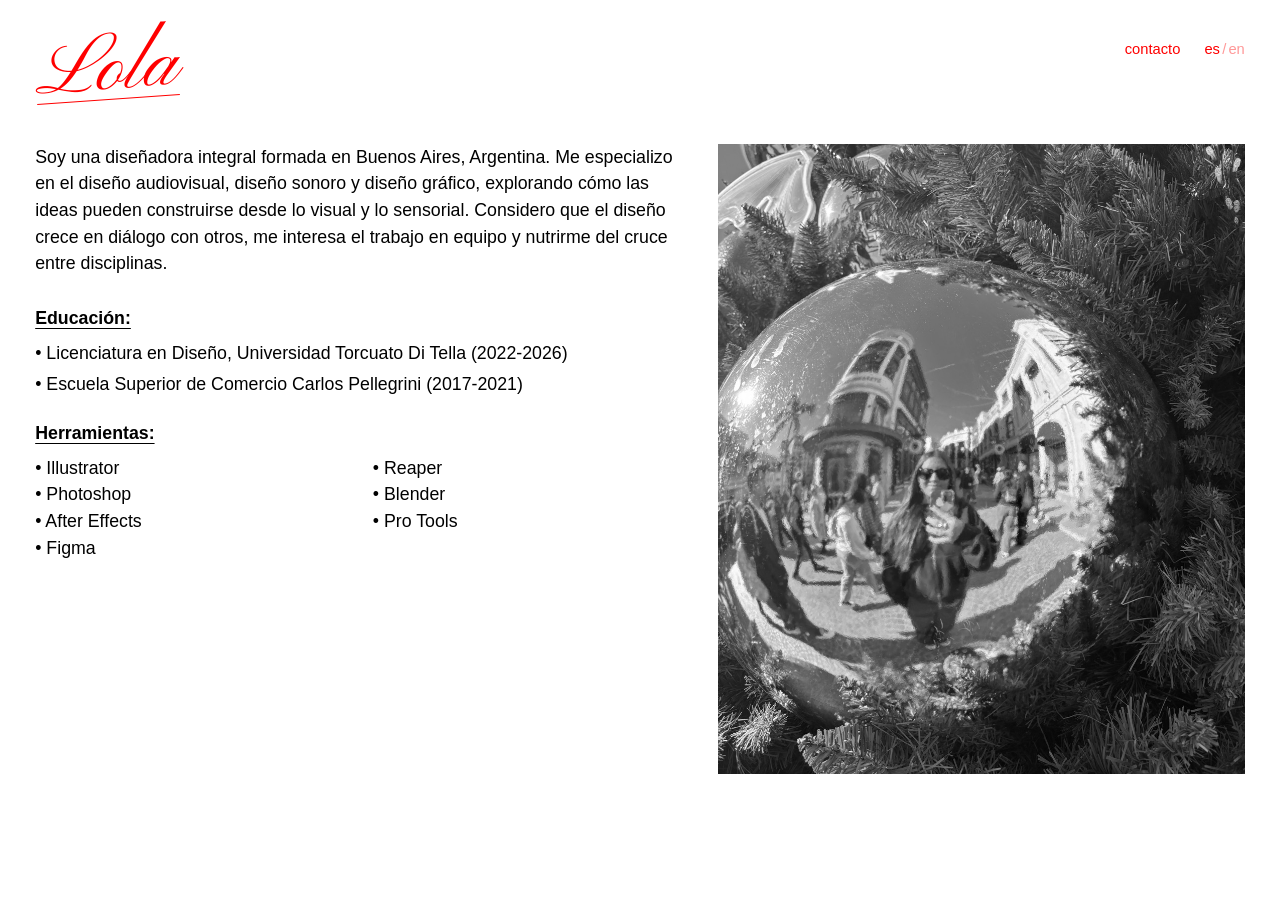
==== commit f15bdcdf: "Movimiento: entrada al scroll, parallax, franja de texto, título e imán Nuevo módulo js/movimiento.j" ====
--- a/about.html
+++ b/about.html
@@ -20,12 +20,28 @@
        aparezca un instante en otra letra. Ver base.css. -->
   <link rel="preload" href="assets/fonts/pinyon-script-latin.woff2" as="font" type="font/woff2" crossorigin>
 
-  <link rel="stylesheet" href="css/base.css?v=20260928">
-  <link rel="stylesheet" href="css/layout.css?v=20260928">
-  <link rel="stylesheet" href="css/animaciones.css?v=20260928">
+  <link rel="stylesheet" href="css/base.css?v=20260928b">
+  <link rel="stylesheet" href="css/layout.css?v=20260928b">
+  <link rel="stylesheet" href="css/animaciones.css?v=20260928b">
 
   <script>
+    // Este script corre ANTES de que se pinte la página, por eso está acá
+    // suelto y no en un archivo aparte.
+    // 1) "js-movimiento" hace que el contenido nazca invisible, para que
+    //    las animaciones de entrada no se vean empezar a mitad de camino.
+    // 2) La red de seguridad: si el JS del sitio no llegara a cargar, a los
+    //    3 segundos se saca la clase y el contenido se muestra igual. Nunca
+    //    se queda una página en blanco por culpa de una animación.
+    // 3) "js-flip-pendiente" es lo de siempre: evita el parpadeo de la
+    //    transición entre páginas.
     try {
+      document.documentElement.classList.add("js-movimiento");
+      // El temporizador queda guardado en window para que js/movimiento.js
+      // lo cancele apenas carga. Si el JS no llega a cargar, nadie lo
+      // cancela, salta a los 3 segundos y el contenido se muestra igual.
+      window.redDeSeguridadMovimiento = setTimeout(function () {
+        document.documentElement.classList.remove("js-movimiento");
+      }, 3000);
       if (sessionStorage.getItem("flip-pendiente")) {
         document.documentElement.classList.add("js-flip-pendiente");
       }
@@ -89,6 +105,6 @@
     </div>
   </div>
 
-  <script type="module" src="js/main.js?v=20260928"></script>
+  <script type="module" src="js/main.js?v=20260928b"></script>
 </body>
 </html>
--- a/css/animaciones.css
+++ b/css/animaciones.css
@@ -46,8 +46,46 @@
      blanco ya no oscurece.) */
   --hover-atenuacion: 0.18;
 
-  /* Stagger de entrada */
+  /* Stagger de entrada: cuánto espera cada elemento respecto del anterior
+     dentro de una misma sección. */
   --paso-stagger: 60ms;
+
+  /* =========================================================
+     MOVIMIENTO — LA PERILLA GENERAL
+     =========================================================
+     --movimiento multiplica TODAS las distancias y duraciones de las
+     animaciones de entrada y de scroll:
+        1    = como está entregado
+        0.5  = la mitad de movimiento, más sobrio
+        0    = sin movimiento (todo aparece directo, sin desplazarse)
+     Para apagar TODO de una sin tocar números, se le puede poner la clase
+     "sin-movimiento" al <body> en el HTML. Y si en el sistema operativo
+     está activado "reducir movimiento", el sitio se apaga solo (ver el
+     bloque de prefers-reduced-motion al final del archivo). */
+  --movimiento: 1;
+
+  /* Cuánto sube cada bloque al aparecer. Rango cómodo: 8px (apenas) a
+     24px (bien notorio). */
+  --reveal-distancia: 14px;
+  /* Cuánto tarda en aparecer. */
+  --reveal-dur: 700ms;
+
+  /* Parallax de las imágenes de los proyectos: cuánto se despegan del
+     scroll. Es una fracción, no píxeles. 0 lo apaga; 0.06 es sutil;
+     arriba de 0.12 se empieza a notar demasiado. */
+  --parallax-fuerza: 0.06;
+
+  /* Franja de texto en loop de la home: segundos que tarda en dar una
+     vuelta completa. MÁS SEGUNDOS = MÁS LENTA. */
+  --marquee-velocidad: 42s;
+
+  /* Imán de los botones: cuánto se corren hacia el puntero, como fracción
+     de la distancia del mouse. 0 lo apaga; 0.3 ya es mucho. */
+  --iman-fuerza: 0.15;
+
+  /* Revelado del título de proyecto (sube desde abajo detrás de un
+     recorte). */
+  --reveal-titulo-dur: 900ms;
 }
 
 /* -----------------------------------------------------------
@@ -104,36 +142,119 @@
 }
 
 /* -----------------------------------------------------------
-   FADE-IN ESCALONADO AL ENTRAR A LA HOME (una sola vez)
-   ----------------------------------------------------------- */
-@keyframes aparecer {
+   REVELADO AL APARECER EN PANTALLA
+   -----------------------------------------------------------
+   Los bloques entran con un fundido y un desplazamiento corto hacia
+   arriba, una sola vez cada uno. Quién entra y en qué orden lo decide
+   js/movimiento.js; acá está solamente el aspecto del movimiento.
+
+   La clase "js-movimiento" la pone un script chiquito en el <head> de cada
+   página, antes de que se pinte nada: así los bloques ya nacen invisibles
+   y no se ven aparecer y desaparecer. Ese mismo script tiene una red de
+   seguridad: si el JS no llegara a cargar, a los 3 segundos saca la clase
+   y todo el contenido se muestra igual.
+
+   --mov-retraso lo escribe el JS en cada elemento para escalonarlos. */
+.js-movimiento .mov-revelar {
+  opacity: 0;
+  transform: translateY(calc(var(--reveal-distancia) * var(--movimiento)));
+  /* Le avisa al navegador que estas dos cosas van a cambiar, para que las
+     resuelva en la placa de video y no trabe el scroll. */
+  will-change: opacity, transform;
+  /* OJO: acá NO va la transición, y es a propósito. Si estuviera, en el
+     instante en que el JS marca un bloque que ya estaba pintado, el
+     navegador lo haría DESVANECERSE de visible a invisible antes de
+     revelarlo: se vería el contenido irse y volver. Declarándola solo en
+     el estado revelado (abajo), esconder es instantáneo y lo único que se
+     anima es la entrada, que es lo que queremos. */
+}
+
+.js-movimiento .mov-revelar.mov-visible {
+  opacity: 1;
+  transform: none;
+  transition: opacity calc(var(--reveal-dur) * var(--movimiento))
+      var(--ease-suave) var(--mov-retraso, 0ms),
+    transform calc(var(--reveal-dur) * var(--movimiento)) var(--ease-suave)
+      var(--mov-retraso, 0ms);
+  will-change: auto;
+}
+
+/* -----------------------------------------------------------
+   TÍTULO DE PROYECTO — sube desde abajo detrás de un recorte
+   -----------------------------------------------------------
+   El JS envuelve el texto del título en un <span>. El <h1> recorta lo que
+   sobresale, así el texto asoma de abajo hacia arriba en vez de aparecer
+   de la nada. */
+.js-movimiento .proyecto__titulo {
+  overflow: hidden;
+}
+
+.js-movimiento .mov-titulo-interior {
+  display: inline-block;
+  transform: translateY(calc(105% * var(--movimiento)));
+}
+
+/* La transición va solo acá, por el mismo motivo que arriba. */
+.js-movimiento .mov-visible .mov-titulo-interior {
+  transform: none;
+  transition: transform calc(var(--reveal-titulo-dur) * var(--movimiento))
+    var(--ease-suave);
+}
+
+/* -----------------------------------------------------------
+   FRANJA DE TEXTO EN LOOP — cierra la home
+   -----------------------------------------------------------
+   Una banda fina con una frase que se repite y se desplaza sin fin. El
+   truco del loop: adentro hay DOS copias idénticas del texto y la pista se
+   corre exactamente la mitad de su ancho; cuando termina, vuelve al
+   principio y el corte no se ve.
+   La velocidad se toca con --marquee-velocidad (arriba). El texto se edita
+   en data/contenido.json, en "home.franja". */
+.franja-movil {
+  overflow: hidden;
+  margin-top: clamp(2rem, 1rem + 4vw, 5rem);
+  padding-block: clamp(0.6rem, 0.4rem + 0.5vw, 1rem);
+  border-block: 1px solid var(--color-acento-suave);
+  /* Nunca genera scroll horizontal: lo que se sale, se recorta. */
+  max-width: 100%;
+}
+
+.franja-movil__pista {
+  display: flex;
+  width: max-content;
+  animation: franja-correr var(--marquee-velocidad) linear infinite;
+}
+
+.franja-movil__texto {
+  padding-right: clamp(1.5rem, 1rem + 2vw, 3.5rem);
+  color: var(--color-acento);
+  font-size: var(--tam-texto-chico);
+  letter-spacing: 0.18em;
+  text-transform: uppercase;
+  white-space: nowrap;
+}
+
+@keyframes franja-correr {
   from {
-    opacity: 0;
-    transform: translateY(10px);
+    transform: translate3d(0, 0, 0);
   }
   to {
-    opacity: 1;
-    transform: translateY(0);
-  }
-}
-
-/* "backwards" y no "both": con "both" la animación conserva su fotograma
-   final para siempre, y como las animaciones le ganan a las reglas
-   normales en la cascada, terminaba pisando el hover — el bloque no
-   escalaba y los otros no se atenuaban. Con "backwards" el fotograma
-   inicial se aplica durante el retraso (así no hay destello antes de
-   entrar) y, apenas termina, el elemento vuelve a sus estilos normales y
-   el hover funciona. */
-.grilla-proyectos.js-lista-para-animar .bloque-proyecto {
-  animation: aparecer var(--dur-lenta) var(--ease-suave) backwards;
-}
-
-.grilla-proyectos.js-lista-para-animar .bloque-proyecto:nth-child(1) { animation-delay: calc(var(--paso-stagger) * 0); }
-.grilla-proyectos.js-lista-para-animar .bloque-proyecto:nth-child(2) { animation-delay: calc(var(--paso-stagger) * 1); }
-.grilla-proyectos.js-lista-para-animar .bloque-proyecto:nth-child(3) { animation-delay: calc(var(--paso-stagger) * 2); }
-.grilla-proyectos.js-lista-para-animar .bloque-proyecto:nth-child(4) { animation-delay: calc(var(--paso-stagger) * 3); }
-.grilla-proyectos.js-lista-para-animar .bloque-proyecto:nth-child(5) { animation-delay: calc(var(--paso-stagger) * 4); }
-.grilla-proyectos.js-lista-para-animar .bloque-proyecto:nth-child(6) { animation-delay: calc(var(--paso-stagger) * 5); }
+    transform: translate3d(-50%, 0, 0);
+  }
+}
+
+/* -----------------------------------------------------------
+   APAGAR TODO EL MOVIMIENTO
+   -----------------------------------------------------------
+   Poniéndole la clase "sin-movimiento" al <body>. Sirve para probar el
+   sitio quieto sin tocar ninguna variable. */
+body.sin-movimiento {
+  --movimiento: 0;
+}
+
+body.sin-movimiento .franja-movil__pista {
+  animation-play-state: paused;
+}
 
 /* -----------------------------------------------------------
    OVERLAY DE CONTACTO
@@ -250,6 +371,17 @@
     --escala-hover-bloque: 1;
     --escala-hover-imagen: 1;
     --desplazamiento-hover: 0px;
+    /* Apaga de una todo el movimiento nuevo: los bloques aparecen sin
+       desplazarse y sin esperar, el título no sube y el parallax y el imán
+       quedan en cero (el JS también lee esta preferencia). */
+    --movimiento: 0;
+    --parallax-fuerza: 0;
+    --iman-fuerza: 0;
+  }
+
+  /* La franja de texto se frena, no desaparece: el texto sigue ahí. */
+  .franja-movil__pista {
+    animation-play-state: paused;
   }
 
   html {
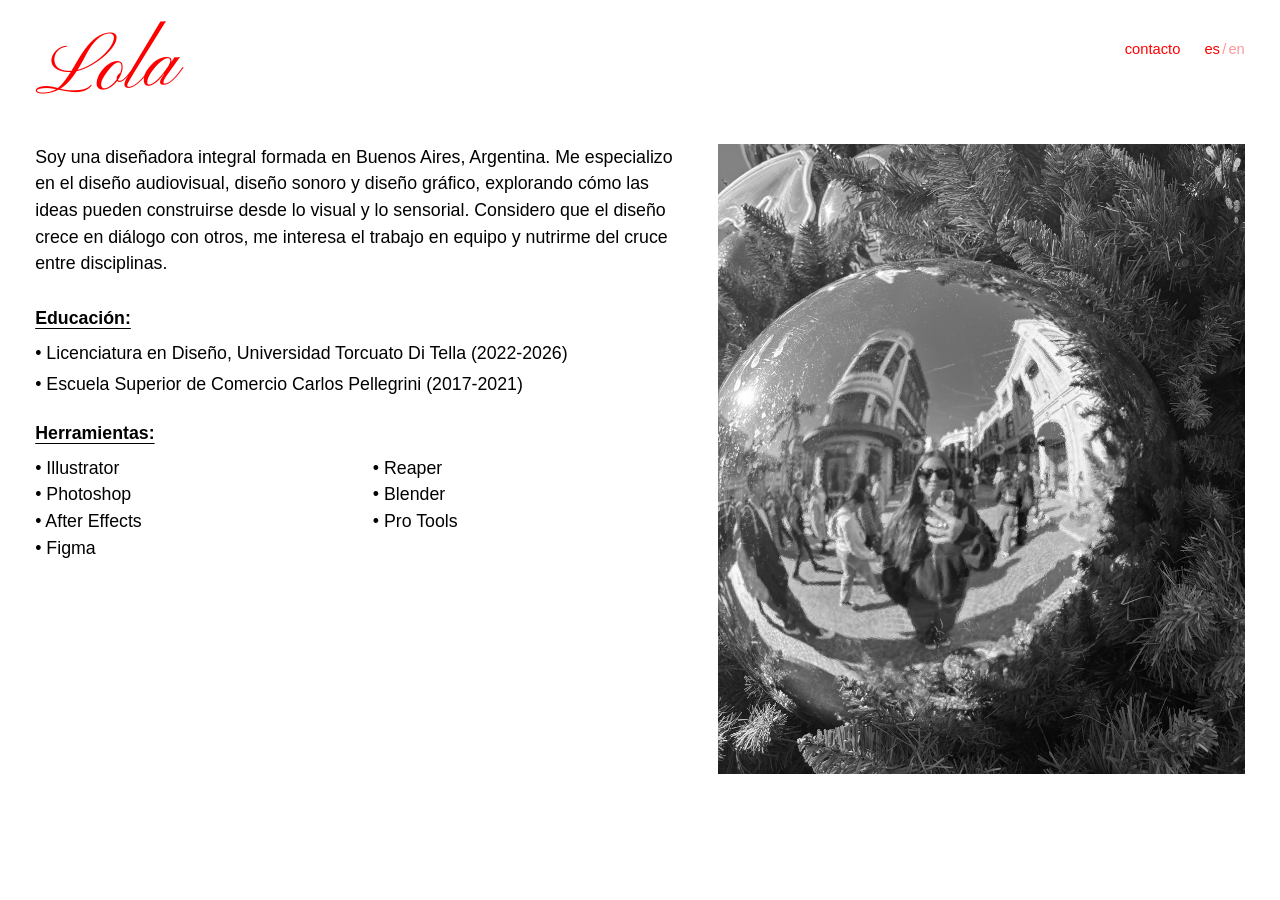
==== commit 70726713: "Home nueva: portada a pantalla completa y proyectos por categoría La home pasa a ser una sola página" ====
--- a/about.html
+++ b/about.html
@@ -20,9 +20,9 @@
        aparezca un instante en otra letra. Ver base.css. -->
   <link rel="preload" href="assets/fonts/pinyon-script-latin.woff2" as="font" type="font/woff2" crossorigin>
 
-  <link rel="stylesheet" href="css/base.css?v=20260928b">
-  <link rel="stylesheet" href="css/layout.css?v=20260928b">
-  <link rel="stylesheet" href="css/animaciones.css?v=20260928b">
+  <link rel="stylesheet" href="css/base.css?v=20261005">
+  <link rel="stylesheet" href="css/layout.css?v=20261005">
+  <link rel="stylesheet" href="css/animaciones.css?v=20261005">
 
   <script>
     // Este script corre ANTES de que se pinte la página, por eso está acá
@@ -50,7 +50,7 @@
 </head>
 <body data-pagina="about" data-titulo-i18n="meta.about.titulo">
   <header class="header">
-    <a href="about.html" class="header__nombre" aria-label="Lola Valenzuela" data-i18n-attr="aria-label:marca.nombreCompleto" aria-current="page">
+    <a href="index.html" class="header__nombre" aria-label="Lola Valenzuela" data-i18n-attr="aria-label:marca.nombreCompleto">
       <span class="header__logo" aria-hidden="true" data-i18n="marca.logo">Lola</span>
       <span class="solo-lectores" data-i18n="marca.nombreCompleto">Lola Valenzuela</span>
     </a>
@@ -105,6 +105,6 @@
     </div>
   </div>
 
-  <script type="module" src="js/main.js?v=20260928b"></script>
+  <script type="module" src="js/main.js?v=20261005"></script>
 </body>
 </html>
--- a/css/base.css
+++ b/css/base.css
@@ -2,11 +2,11 @@
    BASE.CSS — reset, variables globales y tipografía
    ========================================================= */
 
-/* -- LUGAR PARA ALTESSE STD (Adobe Fonts) --
-   El logo "Lola" hoy usa un reemplazo (Pinyon Script, ver abajo de todo).
-   Para pasar a Altesse Std, la tipografía original:
-
-   1. En fonts.adobe.com, creá un "proyecto web" con Altesse Std Regular y
+/* -- LUGAR PARA CLASSIC SCRIPT MN (Adobe Fonts) --
+   El nombre "Lola" hoy usa un reemplazo (Pinyon Script, ver abajo de todo).
+   Para pasar a Classic Script MN, la tipografía pedida:
+
+   1. En fonts.adobe.com, creá un "proyecto web" con Classic Script MN y
       agregá lolavalenzuela.github.io en los dominios permitidos.
    2. Adobe te da un ID de 7 caracteres (algo como "abc1def"). Reemplazá
       ID-DEL-PROYECTO por ese ID en la línea de abajo.
@@ -14,7 +14,10 @@
 
    Tiene que quedar acá, en la primera línea con código del archivo: el
    navegador ignora un @import que aparezca después de cualquier regla.
-   No hay que tocar nada más: --fuente-logo ya pide "altesse-std" primero. */
+   No hay que tocar nada más: --fuente-logo ya pide "classic-script-mn"
+   primero. Si Adobe le pusiera otro nombre a la familia (lo dice el propio
+   proyecto web, en el ejemplo de CSS que te muestra), corregí ese nombre en
+   --fuente-logo más abajo. */
 
 /* @import url("https://use.typekit.net/ID-DEL-PROYECTO.css"); */
 
@@ -29,6 +32,10 @@
 
 html {
   -webkit-text-size-adjust: 100%;
+  /* Para que "PROYECTOS" baje suave hasta la sección en vez de saltar.
+     Con "reducir movimiento" activado vuelve a ser instantáneo (ver
+     animaciones.css). */
+  scroll-behavior: smooth;
 }
 
 img,
@@ -105,12 +112,12 @@
   --fuente: "Helvetica Neue", "Inter", -apple-system, BlinkMacSystemFont,
     "Segoe UI", Roboto, Arial, sans-serif;
 
-  /* Tipografía del logo "Lola". La buscada es Altesse Std (Adobe Fonts).
-     Mientras no esté cargada, se usa Pinyon Script, la cursiva libre más
-     parecida (ver el @font-face al final de este archivo). El orden de la
+  /* Tipografía del nombre "Lola". La pedida es Classic Script MN (Adobe
+     Fonts). Mientras no esté cargada, se usa Pinyon Script, la cursiva libre
+     más parecida (ver el @font-face al final de este archivo). El orden de la
      lista hace el trabajo solo: el día que se cargue el kit de Adobe, el
-     navegador encuentra "altesse-std" primero y la usa, sin tocar nada más. */
-  --fuente-logo: "altesse-std", "Pinyon Script", cursive;
+     navegador encuentra "classic-script-mn" primero y la usa. */
+  --fuente-logo: "classic-script-mn", "Pinyon Script", cursive;
 
   /* Tamaños fluidos: clamp(mínimo, preferido, máximo) */
   /* --tam-logo: tamaño del logo "Lola" en el header de las páginas de
--- a/css/layout.css
+++ b/css/layout.css
@@ -124,252 +124,200 @@
     background: var(--color-fondo);
   }
 
-  /* Compensa el alto del header fijo para que el contenido no quede tapado */
-  main {
+  /* Compensa el alto del header fijo para que el contenido no quede tapado.
+     La home queda afuera: no tiene header, su navegación va dentro de la
+     portada. */
+  body:not([data-pagina="home"]) main {
     padding-top: var(--alto-header);
   }
 }
 
 /* -----------------------------------------------------------
-   HOME — medidas propias
+   HOME — portada + proyectos, en una sola página
    -----------------------------------------------------------
-   Todas las perillas de espacio de la home están juntas acá y solo valen
-   en la home. Están en vw (porcentaje del ancho de la pantalla) con topes
-   de clamp(), así se mantienen proporcionales en cualquier pantalla. */
+   La home es un scroll continuo: primero la portada, que ocupa la pantalla
+   entera, y abajo la sección de proyectos agrupados por categoría.
+   Todas las perillas de la home están juntas acá y solo valen acá. */
 body[data-pagina="home"] {
-  /* LOGO GRANDE DE LA HOME. A 1440px da 183px de letra: "Lola" ocupa unos
-     330px de ancho, la misma proporción que en la referencia. */
-  --tam-logo: clamp(3.75rem, 12.7vw, 12.5rem);
-
-  /* Margen a los costados. El logo, la navegación y la grilla cuelgan del
-     mismo margen, así quedan alineados entre sí. 3,5vw = 50px a 1440px. */
-  --margen-home: clamp(1rem, 3.5vw, 4rem);
-
-  /* Separación horizontal entre columnas. 2vw = 29px a 1440px. */
-  --gap-home: clamp(0.75rem, 2vw, 2rem);
-
-  /* Separación vertical entre un proyecto y el de abajo: desde el pie de
-     una portada hasta el título de la siguiente. Es más grande que el
-     espacio entre un título y su propia portada, para que cada título se
-     lea pegado a su imagen y no a la de arriba. */
-  --espacio-filas-home: clamp(1.75rem, 3.2vw, 3.25rem);
-
-  /* Espacio entre el título y su portada: poco, para que se lea como la
-     etiqueta de esa imagen. */
-  --espacio-titulo-portada: clamp(0.3rem, 0.5vw, 0.6rem);
-
-  /* Aire arriba del logo y entre el logo y la grilla. */
-  --padding-header: clamp(0.75rem, 2vw, 2rem);
-  --espacio-logo-grilla: clamp(1rem, 2.5vw, 2.5rem);
-
-  /* Tamaño del nombre del proyecto en los títulos. */
-  --tam-titulo-portada: clamp(1rem, 0.4rem + 1.5vw, 1.75rem);
-
-  /* Se vuelve a calcular acá a propósito: una variable que usa otras se
-     resuelve donde se declara. Si no se repite, la home seguiría usando el
-     alto del header de las páginas internas y, en mobile, el header fijo
-     taparía el principio de la grilla. */
-  --alto-header: calc(var(--tam-logo) * var(--alto-logo) + var(--padding-header) * 2);
-}
-
-/* El header usa el mismo margen que la grilla, así el logo queda alineado
-   con su borde izquierdo y "contacto / es/en" con el derecho. En pantallas
-   más anchas que --ancho-maximo la grilla deja de crecer y se centra: el
-   max() suma la mitad de ese sobrante para que el header la acompañe. */
-body[data-pagina="home"] .header {
-  padding-inline: max(
-    var(--margen-home),
-    calc((100% - var(--ancho-maximo)) / 2 + var(--margen-home))
-  );
-}
-
-/* -----------------------------------------------------------
-   GRILLA DE PROYECTOS — home
-   -----------------------------------------------------------
-   Cada proyecto es un bloque con su título arriba y su portada abajo. Hay
-   DOS tipos de portada, todas del mismo ancho:
-     - corta: un poco más ancha que alta
-     - alta:  un poco más alta que ancha
-
-   EL ORDEN lo decide "numero" en contenido.json, y en el HTML los bloques
-   quedan en ese orden: 01, 02, 03... Eso importa porque es el orden en que
-   se recorren con el teclado y en que los lee un lector de pantalla, y
-   tiene que coincidir con la numeración que se ve.
-
-   DÓNDE CAE CADA UNO lo resuelve este CSS con una grilla (grid): por
-   posición, no por proyecto, así que si reordenás en el JSON el patrón de
-   cajas se mantiene.
-     - desde 900px, 3 columnas:   01 corta · 02 alta  · 03 corta
-                                  04 alta  · 05 corta · 06 alta
-     - de 640 a 899px, 2 columnas: 01 corta · 02 corta
-                                   03 alta  · 04 corta
-                                   05 corta · 06 alta
-     - menos de 640px, 1 columna, alternando corta y alta.
-
-   CÓMO CIERRA EL RECTÁNGULO: la grilla tiene filas de dos medidas, el alto
-   de un bloque corto y "lo que le falta a un bloque corto para ser alto".
-   Un bloque alto ocupa dos filas; uno corto, una. Como cada columna suma
-   lo mismo, todas terminan a la misma altura. Esos altos se calculan acá
-   abajo a partir del ancho de la columna, así que escalan solos con la
-   pantalla: no hay ninguna altura fija en píxeles. */
-body[data-pagina="home"] {
-  /* Proporción ancho / alto de cada tipo de caja. Subir el número de la
-     corta la hace más apaisada; bajar el de la alta la hace más vertical. */
-  --proporcion-caja-corta: 1.2;
-  --proporcion-caja-alta: 0.88;
-  /* Alto reservado para cada título. Es fijo (sale del tamaño de letra)
-     para que todos los bloques midan lo mismo y el cálculo de las filas
-     sea exacto. */
-  --alto-titulo-portada: calc(var(--tam-titulo-portada) * 1.3);
-}
-
-/* El <main> de la home es el punto de referencia para medir el ancho
-   disponible (las unidades "cqw" de más abajo son porcentajes de su
-   ancho). */
-body[data-pagina="home"] main {
-  container-type: inline-size;
-}
-
-/* MOBILE PRIMERO: una columna, los seis en orden. Acá cada portada toma su
-   alto de la proporción de su caja. */
-.grilla-proyectos {
+  /* Margen a los costados de toda la home. */
+  --margen-home: clamp(1.25rem, 5vw, 5rem);
+  /* Tamaño del nombre en la portada. Está en vw para que ocupe siempre la
+     misma proporción del ancho, como en la maqueta. */
+  --tam-nombre-portada: clamp(4.5rem, 27vw, 28rem);
+  /* Sangría de las tarjetas respecto del título de su categoría. */
+  --sangria-categoria: clamp(0rem, 5vw, 5rem);
+}
+
+/* -- PORTADA -----------------------------------------------------------
+   Tres filas: arriba el año y la navegación, al medio el nombre, abajo la
+   flecha. El nombre se centra en vertical y arranca pegado al margen
+   izquierdo. */
+.portada {
+  min-height: 100svh;
+  display: grid;
+  grid-template-columns: 1fr auto;
+  grid-template-rows: auto 1fr auto;
+  gap: clamp(1.5rem, 4vw, 3rem);
+  padding: var(--margen-home);
+}
+
+.portada__anio {
+  grid-column: 1;
+  grid-row: 1;
+  color: var(--color-acento);
+  font-size: var(--tam-nav);
+  letter-spacing: 0.06em;
+}
+
+.portada__nav {
+  grid-column: 2;
+  grid-row: 1;
   display: flex;
   flex-direction: column;
-  gap: var(--espacio-filas-home);
+  align-items: flex-end;
+  gap: 0.35em;
+  text-align: right;
+}
+
+.portada__link {
+  color: var(--color-acento);
+  font-size: var(--tam-nav);
+  letter-spacing: 0.08em;
+  text-transform: uppercase;
+  /* Área táctil cómoda en celular sin que se note en escritorio. */
+  padding: 0.25em 0;
+  min-height: 1.5em;
+  transition: opacity var(--dur-rapida) ease;
+}
+
+.portada__link:hover,
+.portada__link:focus-visible {
+  opacity: 0.6;
+}
+
+/* En pantallas táctiles los links crecen hasta el mínimo cómodo para el
+   dedo (44px). En escritorio se quedan juntos, como en la maqueta. */
+@media (pointer: coarse) {
+  .portada__link {
+    display: flex;
+    align-items: center;
+    justify-content: flex-end;
+    min-height: 44px;
+  }
+}
+
+.portada__nav .toggle-idioma {
+  margin-top: 0.4em;
+  font-size: var(--tam-nav);
+}
+
+/* El nombre. La tipografía sale de --fuente-logo (ver base.css). */
+.portada__nombre {
+  grid-column: 1 / -1;
+  grid-row: 2;
+  align-self: center;
+  margin: 0;
+  font-family: var(--fuente-logo);
+  font-size: var(--tam-nombre-portada);
+  font-weight: 400;
+  line-height: 1;
+  color: var(--color-acento);
+  /* Deja aire para el trazo final, que se pasa del ancho de la letra. */
+  padding-right: 0.1em;
+  /* Sigue siendo el elemento que se transforma al ir a "Sobre mí". */
+  view-transition-name: nombre;
+}
+
+/* Flecha de bajar. */
+.portada__baja {
+  grid-column: 2;
+  grid-row: 3;
+  justify-self: end;
+  align-self: end;
+  display: block;
+  width: clamp(0.6rem, 1vw, 0.85rem);
+  color: var(--color-acento);
+}
+
+.portada__baja svg {
+  display: block;
+  width: 100%;
+  height: auto;
+}
+
+/* -- PROYECTOS ---------------------------------------------------------
+   Un bloque por categoría: el título en rojo y, debajo y con una sangría,
+   sus tarjetas en una grilla de hasta tres columnas. Las categorías que
+   tienen menos proyectos dejan las celdas libres a la derecha, como en la
+   maqueta. */
+.proyectos {
   max-width: var(--ancho-maximo);
   margin: 0 auto;
-  padding: var(--espacio-logo-grilla) var(--margen-home) clamp(2.5rem, 1rem + 5vw, 6rem);
-}
-
-/* El bloque entero (título + portada) es un solo link. */
-.bloque-proyecto {
-  display: flex;
-  flex-direction: column;
-  gap: var(--espacio-titulo-portada);
-  min-width: 0;
+  padding: 0 var(--margen-home) clamp(3rem, 8vw, 7rem);
+  /* Para que al bajar desde "PROYECTOS" el título no quede pegado arriba. */
+  scroll-margin-top: clamp(1.5rem, 5vw, 4rem);
+}
+
+.categoria + .categoria {
+  margin-top: clamp(2.5rem, 7vw, 6rem);
+}
+
+.categoria__titulo {
+  margin-bottom: clamp(1rem, 2.5vw, 2rem);
+  color: var(--color-acento);
+  font-size: clamp(0.9rem, 0.75rem + 0.5vw, 1.25rem);
+  font-weight: 400;
+  letter-spacing: 0.1em;
+  text-transform: uppercase;
+}
+
+.categoria__grilla {
+  display: grid;
+  grid-template-columns: 1fr;
+  gap: clamp(1.25rem, 3vw, 3rem);
+  margin-left: var(--sangria-categoria);
+}
+
+/* -- Tarjeta: título arriba, portada cuadrada abajo -------------------- */
+.tarjeta {
+  display: grid;
+  gap: clamp(0.4rem, 0.8vw, 0.7rem);
   color: var(--color-texto);
 }
 
-.grilla-proyectos .bloque-proyecto:nth-child(odd) .bloque-proyecto__caja {
-  aspect-ratio: var(--proporcion-caja-corta);
-}
-
-.grilla-proyectos .bloque-proyecto:nth-child(even) .bloque-proyecto__caja {
-  aspect-ratio: var(--proporcion-caja-alta);
-}
-
-/* TABLET Y DESKTOP: grilla con filas calculadas. Acá la portada ya no usa
-   su proporción: ocupa exactamente el alto de las filas que le tocan, que
-   ya están calculadas con esa misma proporción. Así los pies de las
-   columnas coinciden al píxel. */
-@media (min-width: 640px) {
-  .grilla-proyectos {
-    --columnas-home: 2;
-    /* Ancho de una columna: el ancho disponible, menos los márgenes y los
-       espacios entre columnas, dividido por la cantidad de columnas. */
-    --ancho-columna: calc(
-      (min(100cqw, var(--ancho-maximo)) - var(--margen-home) * 2 -
-        var(--gap-home) * (var(--columnas-home) - 1)) / var(--columnas-home)
-    );
-    --alto-bloque-corto: calc(
-      var(--alto-titulo-portada) + var(--espacio-titulo-portada) +
-        var(--ancho-columna) / var(--proporcion-caja-corta)
-    );
-    --alto-bloque-alto: calc(
-      var(--alto-titulo-portada) + var(--espacio-titulo-portada) +
-        var(--ancho-columna) / var(--proporcion-caja-alta)
-    );
-    /* Lo que le falta a un bloque corto para llegar a alto. */
-    --fila-intermedia: calc(
-      var(--alto-bloque-alto) - var(--alto-bloque-corto) - var(--espacio-filas-home)
-    );
-
-    display: grid;
-    grid-template-columns: repeat(var(--columnas-home), minmax(0, 1fr));
-    column-gap: var(--gap-home);
-    row-gap: var(--espacio-filas-home);
-    grid-template-rows:
-      var(--alto-bloque-corto) var(--alto-bloque-corto)
-      var(--fila-intermedia) var(--alto-bloque-corto);
-  }
-
-  .grilla-proyectos .bloque-proyecto .bloque-proyecto__caja {
-    aspect-ratio: auto;
-    flex: 1 1 0;
-    min-height: 0;
-  }
-
-  /* Dos columnas: 01 · 02 / 03 · 04 / 05 · 06 */
-  .grilla-proyectos .bloque-proyecto:nth-child(1) { grid-column: 1; grid-row: 1; }
-  .grilla-proyectos .bloque-proyecto:nth-child(2) { grid-column: 2; grid-row: 1; }
-  .grilla-proyectos .bloque-proyecto:nth-child(3) { grid-column: 1; grid-row: 2 / span 2; }
-  .grilla-proyectos .bloque-proyecto:nth-child(4) { grid-column: 2; grid-row: 2; }
-  .grilla-proyectos .bloque-proyecto:nth-child(5) { grid-column: 1; grid-row: 4; }
-  .grilla-proyectos .bloque-proyecto:nth-child(6) { grid-column: 2; grid-row: 3 / span 2; }
-}
-
-@media (min-width: 900px) {
-  .grilla-proyectos {
-    --columnas-home: 3;
-    grid-template-rows:
-      var(--alto-bloque-corto) var(--fila-intermedia) var(--alto-bloque-corto);
-  }
-
-  /* Tres columnas: 01 · 02 · 03 / 04 · 05 · 06 */
-  .grilla-proyectos .bloque-proyecto:nth-child(1) { grid-column: 1; grid-row: 1; }
-  .grilla-proyectos .bloque-proyecto:nth-child(2) { grid-column: 2; grid-row: 1 / span 2; }
-  .grilla-proyectos .bloque-proyecto:nth-child(3) { grid-column: 3; grid-row: 1; }
-  .grilla-proyectos .bloque-proyecto:nth-child(4) { grid-column: 1; grid-row: 2 / span 2; }
-  .grilla-proyectos .bloque-proyecto:nth-child(5) { grid-column: 2; grid-row: 3; }
-  .grilla-proyectos .bloque-proyecto:nth-child(6) { grid-column: 3; grid-row: 2 / span 2; }
-}
-
-/* -- Título: "(01) Moluscos" --
-   Número y nombre sobre la misma línea de base. Nunca parte en dos
-   renglones: si partiera, esa columna quedaría más alta que las otras y el
-   rectángulo no cerraría. El tamaño está calibrado para que el título más
-   largo ("(04) Profundidad Metálica") entre en la columna más angosta. */
-.bloque-proyecto__titulo {
-  display: flex;
-  align-items: baseline;
-  gap: 0.3em;
-  height: var(--alto-titulo-portada);
-  font-size: var(--tam-titulo-portada);
-  line-height: 1.15;
-  white-space: nowrap;
-}
-
-/* El número, en la misma cursiva del logo. Es PROVISORIO igual que el
-   logo: hoy se ve en Pinyon Script, y el día que se cargue Altesse Std
-   (ver arriba de todo en base.css) cambia solo, porque usa la misma
-   variable --fuente-logo. Va un poco más grande que el nombre porque una
-   cursiva caligráfica dibuja más chico que una sans al mismo tamaño. */
-.bloque-proyecto__numero {
-  font-family: var(--fuente-logo);
-  font-size: 1.3em;
-  font-weight: 400;
-  line-height: 1;
-}
-
-/* El nombre, en la sans del sitio y fino. */
-.bloque-proyecto__nombre {
-  font-weight: 300;
-}
-
-/* La caja de la portada: tiene la proporción, el recorte y el gris que se
-   ve mientras carga la imagen. */
-.bloque-proyecto__caja {
-  position: relative;
-  display: block;
+.tarjeta__titulo {
+  display: flex;
+  gap: 0.4em;
+  font-size: clamp(0.75rem, 0.65rem + 0.3vw, 1rem);
+  letter-spacing: 0.06em;
+  text-transform: uppercase;
+}
+
+.tarjeta__marco {
+  display: block;
+  aspect-ratio: 1;
   overflow: hidden;
   background: var(--color-placeholder);
 }
 
-.bloque-proyecto__imagen {
+.tarjeta__imagen {
   display: block;
   width: 100%;
   height: 100%;
   object-fit: cover;
+}
+
+/* Desde 560px, dos columnas; desde 900px, las tres de la maqueta. */
+@media (min-width: 560px) {
+  .categoria__grilla {
+    grid-template-columns: repeat(2, minmax(0, 1fr));
+  }
+}
+
+@media (min-width: 900px) {
+  .categoria__grilla {
+    grid-template-columns: repeat(3, minmax(0, 1fr));
+  }
 }
 
 /* -----------------------------------------------------------
--- a/css/animaciones.css
+++ b/css/animaciones.css
@@ -94,49 +94,47 @@
 @media (hover: hover) and (pointer: fine) {
   /* El bloque entero (título + portada) se eleva apenas, así el título
      acompaña a su imagen y la distancia entre los dos no cambia. */
-  .bloque-proyecto {
+  .tarjeta {
     transition: transform var(--dur-media) var(--ease-suave);
   }
 
   /* La atenuación, en cambio, es solo de la portada: los títulos de los
      demás proyectos se siguen leyendo enteros mientras apuntás uno. */
-  .bloque-proyecto__caja {
+  .tarjeta__marco {
     transition: opacity var(--dur-media) var(--ease-suave);
   }
 
-  .bloque-proyecto__imagen {
+  .tarjeta__imagen {
     transition: transform var(--dur-media) var(--ease-suave);
   }
 
-  /* Se atenúan las portadas de los que NO están en hover. El
+  /* Se atenúan las portadas de las tarjetas que NO están en hover. El
      ":not(:hover)" no es decorativo: sin él, la regla también alcanzaba al
      bloque apuntado y se atenuaba todo por igual. */
-  .grilla-proyectos:has(.bloque-proyecto:hover)
-    .bloque-proyecto:not(:hover)
-    .bloque-proyecto__caja {
+  .proyectos:has(.tarjeta:hover) .tarjeta:not(:hover) .tarjeta__marco {
     /* Bajar la opacidad funde la portada con el fondo del sitio. La resta
        convierte "cuánto se apaga" en "cuánta opacidad queda", para que la
        variable se lea en el sentido intuitivo. */
     opacity: calc(1 - var(--hover-atenuacion));
   }
 
-  .bloque-proyecto:hover {
+  .tarjeta:hover {
     transform: translateY(calc(var(--desplazamiento-hover) * -1))
       scale(var(--escala-hover-bloque));
   }
 
-  .bloque-proyecto:hover .bloque-proyecto__imagen {
+  .tarjeta:hover .tarjeta__imagen {
     transform: scale(var(--escala-hover-imagen));
   }
 }
 
 /* En touch: sin hover, respuesta mínima con :active */
 @media (hover: none), (pointer: coarse) {
-  .bloque-proyecto__caja {
+  .tarjeta__marco {
     transition: opacity var(--dur-rapida) ease;
   }
 
-  .bloque-proyecto:active .bloque-proyecto__caja {
+  .tarjeta:active .tarjeta__marco {
     opacity: 0.85;
   }
 }
